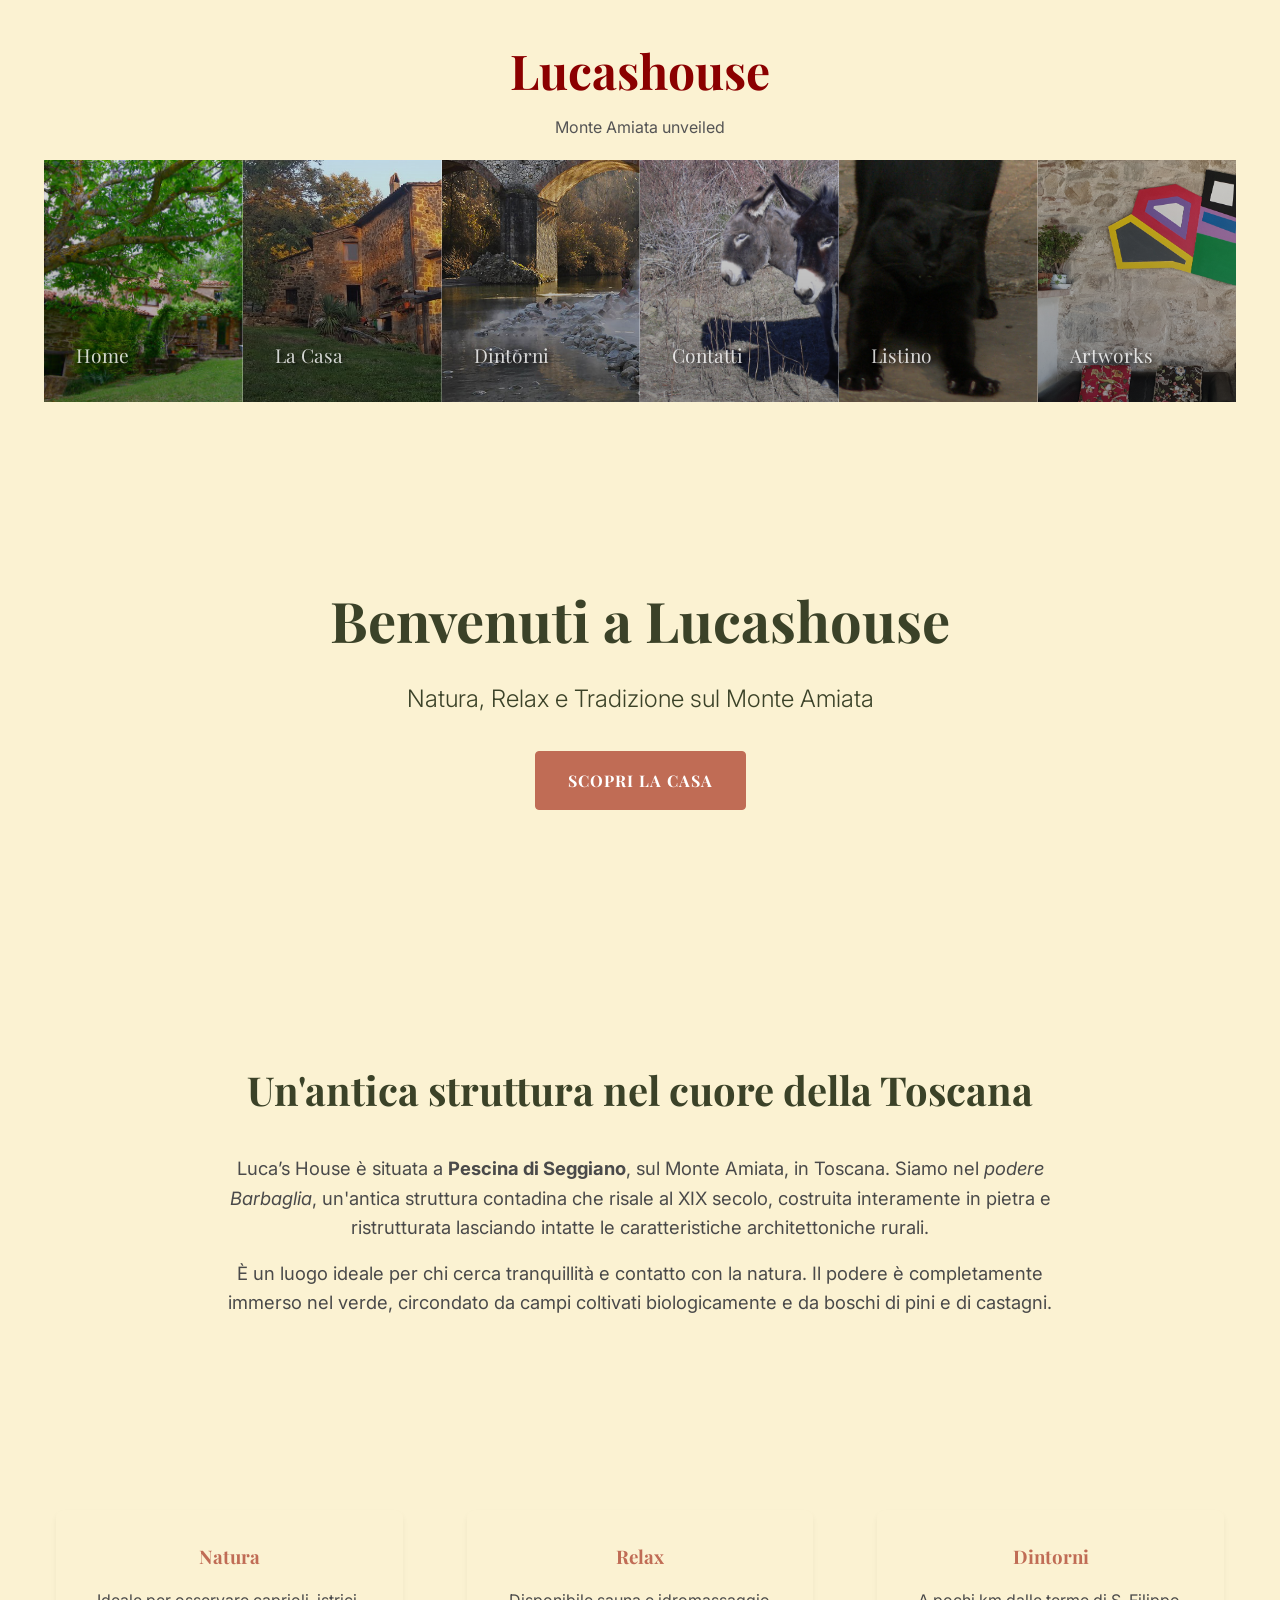
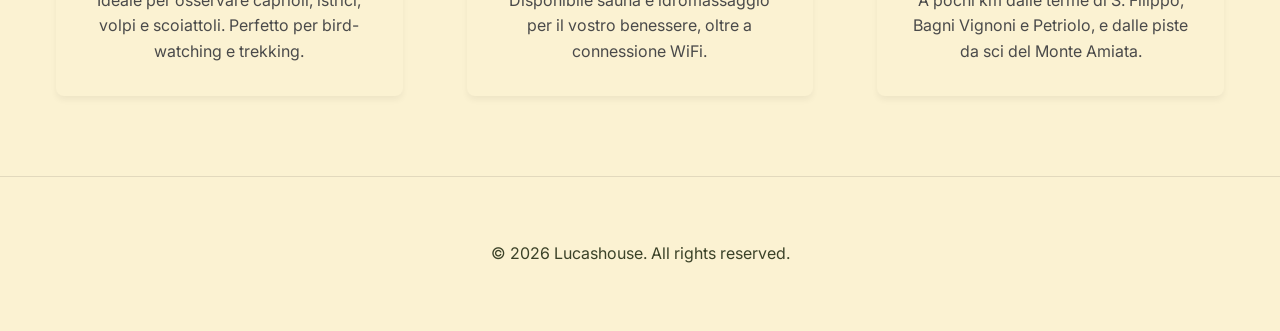
==== index.html @ 5b9e157f "Initial commit" ====
<!DOCTYPE html>
<html lang="it">

<head>
    <meta charset="UTF-8">
    <meta name="viewport" content="width=device-width, initial-scale=1.0">
    <title>Lucashouse - Agriturismo in Toscana</title>
    <link rel="preconnect" href="https://fonts.googleapis.com">
    <link rel="preconnect" href="https://fonts.gstatic.com" crossorigin>
    <link
        href="https://fonts.googleapis.com/css2?family=Inter:wght@400;600&family=Playfair+Display:ital,wght@0,400;0,700;1,400&display=swap"
        rel="stylesheet">
    <link rel="stylesheet" href="styles/style.css">
</head>

<body>
    <header>
        <div class="container-fluid" style="padding: 1rem 0;">
            <a href="index.html" class="logo">Lucashouse</a>
            <span class="logo-subtitle">Monte Amiata unveiled</span>

            <nav class="accordion-nav">
                <a href="index.html" class="nav-item">
                    <span class="nav-text">Home</span>
                </a>
                <a href="lacasa.html" class="nav-item">
                    <span class="nav-text">La Casa</span>
                </a>
                <a href="dintorni.html" class="nav-item">
                    <span class="nav-text">Dintorni</span>
                </a>
                <a href="contatti.html" class="nav-item">
                    <span class="nav-text">Contatti</span>
                </a>
                <a href="listino.html" class="nav-item">
                    <span class="nav-text">Listino</span>
                </a>
                <a href="artworks.html" class="nav-item">
                    <span class="nav-text">Artworks</span>
                </a>
            </nav>
        </div>
    </header>

    <main>
        <section class="hero home-hero">
            <div class="hero-content">
                <h1>Benvenuti a Lucashouse</h1>
                <p class="subtitle">Natura, Relax e Tradizione sul Monte Amiata</p>
                <a href="lacasa.html" class="cta-button">Scopri la Casa</a>
            </div>
        </section>

        <section class="container intro-section">
            <div class="intro-text">
                <h2>Un'antica struttura nel cuore della Toscana</h2>
                <p>Luca’s House è situata a <strong>Pescina di Seggiano</strong>, sul Monte Amiata, in Toscana. Siamo
                    nel <em>podere Barbaglia</em>, un'antica struttura contadina che risale al XIX secolo, costruita
                    interamente in pietra e ristrutturata lasciando intatte le caratteristiche architettoniche rurali.
                </p>

                <p>È un luogo ideale per chi cerca tranquillità e contatto con la natura. Il podere è completamente
                    immerso nel verde, circondato da campi coltivati biologicamente e da boschi di pini e di castagni.
                </p>
            </div>
        </section>

        <section class="features-preview">
            <div class="container">
                <div class="feature-box">
                    <h3>Natura</h3>
                    <p>Ideale per osservare caprioli, istrici, volpi e scoiattoli. Perfetto per bird-watching e
                        trekking.</p>
                </div>
                <div class="feature-box">
                    <h3>Relax</h3>
                    <p>Disponibile sauna e idromassaggio per il vostro benessere, oltre a connessione WiFi.</p>
                </div>
                <div class="feature-box">
                    <h3>Dintorni</h3>
                    <p>A pochi km dalle terme di S. Filippo, Bagni Vignoni e Petriolo, e dalle piste da sci del Monte
                        Amiata.</p>
                </div>
            </div>
        </section>
    </main>

    <footer>
        <p>&copy; 2026 Lucashouse. All rights reserved.</p>
    </footer>

    <script src="scripts/main.js"></script>
</body>

</html>
---- styles/style.css ----
:root {
    /* Rustic-Modern Palette */
    --color-olive-dark: #3b4228;
    --color-olive-light: #6d7552;
    --color-terracotta: #c06c55;
    --color-stone-gray: #4a4a4a;
    --color-warm-white: #fbf2d2;
    --color-overlay-dark: rgba(0, 0, 0, 0.4);

    /* Typography */
    --font-heading: 'Playfair Display', serif;
    --font-body: 'Inter', sans-serif;

    /* Spacing */
    --spacing-sm: 0.5rem;
    --spacing-md: 1rem;
    --spacing-lg: 2rem;
    --spacing-xl: 4rem;
}

* {
    box-sizing: border-box;
    margin: 0;
    padding: 0;
}

body {
    font-family: var(--font-body);
    background-color: var(--color-warm-white);
    color: var(--color-stone-gray);
    line-height: 1.6;
}

h1,
h2,
h3,
h4,
h5,
h6 {
    font-family: var(--font-heading);
    color: var(--color-olive-dark);
}

a {
    text-decoration: none;
    color: inherit;
    transition: color 0.3s ease;
}

.container {
    max-width: 1200px;
    margin: 0 auto;
    padding: 0 var(--spacing-md);
}

/* Header & Nav */
header {
    text-align: center;
    padding: 0;
    /* Remove padding to let nav fill */
    background-color: var(--color-warm-white);
    /* Unified color */
}

.logo {
    font-family: var(--font-heading);
    font-size: 3rem;
    font-weight: 700;
    color: #8B0000;
    /* Dark Red/Rust for contrast on beige */
    text-decoration: none;
    display: block;
    padding: var(--spacing-md) 0;
    margin-bottom: 0;
}

.logo-subtitle {
    font-family: var(--font-body);
    font-size: 1rem;
    color: #555;
    margin-top: -10px;
    margin-bottom: var(--spacing-md);
    display: block;
}

/* Accordion Nav */
.accordion-nav {
    display: flex;
    width: 100%;
    height: 250px;
    /* Height of the navigation strip */
    overflow: hidden;
    max-width: 1200px;
    margin: 0 auto;
    border: 4px solid var(--color-warm-white);
    /* Border matching bg */
}

.nav-item {
    flex: 1;
    /* All items start equal width */
    position: relative;
    transition: flex 0.5s ease;
    /* Smooth expansion */
    overflow: hidden;
    cursor: pointer;
    display: flex;
    align-items: flex-end;
    /* Text at bottom */
    justify-content: center;
    text-decoration: none;
    min-width: 60px;
    /* Ensure thin strips are visible */
    border-right: 1px solid rgba(255, 255, 255, 0.3);
}

.nav-item:last-child {
    border-right: none;
}

.nav-item:hover {
    flex: 3;
    /* Expand on hover */
}

/* Backgrounds for items */
.nav-item:nth-child(1) {
    background: linear-gradient(to bottom, rgba(0, 0, 0, 0.1), rgba(0, 0, 0, 0.4)), url('../assets/nav/nav_home.jpg');
    background-size: cover;
    background-position: left center;
}

.nav-item:nth-child(2) {
    background: linear-gradient(to bottom, rgba(0, 0, 0, 0.1), rgba(0, 0, 0, 0.4)), url('../assets/nav/nav_la_casa.jpg');
    background-size: cover;
    background-position: left center;
}

.nav-item:nth-child(3) {
    background: linear-gradient(to bottom, rgba(0, 0, 0, 0.1), rgba(0, 0, 0, 0.4)), url('../assets/nav/nav_dintorni.jpg');
    background-size: cover;
    background-position: left center;
}

.nav-item:nth-child(4) {
    background: linear-gradient(to bottom, rgba(0, 0, 0, 0.1), rgba(0, 0, 0, 0.4)), url('../assets/nav/nav_contatti.JPG');
    background-size: cover;
    background-position: left center;
}

.nav-item:nth-child(5) {
    background: linear-gradient(to bottom, rgba(0, 0, 0, 0.1), rgba(0, 0, 0, 0.4)), url('../assets/nav/nav_listino.jpg');
    background-size: cover;
    background-position: left center;
}

.nav-item:nth-child(6) {
    background: linear-gradient(to bottom, rgba(0, 0, 0, 0.1), rgba(0, 0, 0, 0.4)), url('../assets/nav/nav_artworks.jpg');
    background-size: cover;
    background-position: left center;
}

.nav-text {
    position: absolute;
    bottom: 2rem;
    left: 2rem;
    /* Aligned left */
    /* No rotation */
    font-family: 'Playfair Display', serif;
    font-size: 1.2rem;
    color: #ffffff;
    white-space: nowrap;
    transition: font-size 0.3s ease, letter-spacing 0.3s ease;
    text-shadow: 2px 2px 4px rgba(0, 0, 0, 0.9);
    pointer-events: none;
    transform-origin: left bottom;
    opacity: 0.8;
    /* Subtle when collpased */
}

.nav-item:hover .nav-text {
    font-size: 1.8rem;
    opacity: 1;
}

/* Hero Section */
.hero {
    position: relative;
    height: 60vh;
    background-color: var(--color-warm-white);
    /* Removed gradient overlay */
    background-size: cover;
    background-position: center;
    color: var(--color-olive-dark);
    display: flex;
    align-items: center;
    justify-content: center;
    text-align: center;
}

.hero-content {
    z-index: 1;
    padding: var(--spacing-lg);
    max-width: 800px;
}

.hero h1 {
    font-size: 3.5rem;
    color: var(--color-olive-dark);
    margin-bottom: var(--spacing-md);
    text-shadow: none;
}

.subtitle {
    font-size: 1.5rem;
    margin-bottom: var(--spacing-lg);
    font-weight: 300;
}

.cta-button {
    display: inline-block;
    background-color: var(--color-terracotta);
    color: white;
    padding: 1rem 2rem;
    border-radius: 4px;
    /* Slightly rounded */
    font-family: var(--font-heading);
    text-transform: uppercase;
    letter-spacing: 1px;
    font-weight: 700;
    border: 1px solid var(--color-terracotta);
}

.cta-button:hover {
    background-color: transparent;
    color: var(--color-terracotta);
    border-color: var(--color-terracotta);
    /* Ensure border is visible on hover */
    background-color: rgba(255, 255, 255, 0.9);
    /* Light background on hover for contrast */
}

/* Sections */
.intro-section {
    padding: 6rem 1rem;
    text-align: center;
    max-width: 900px;
    margin: 0 auto;
}

.intro-text h2 {
    font-size: 2.5rem;
    margin-bottom: var(--spacing-lg);
    color: var(--color-olive-dark);
}

.intro-text p {
    font-size: 1.15rem;
    margin-bottom: var(--spacing-md);
    color: var(--color-stone-gray);
}

.features-preview {
    background-color: var(--color-warm-white);
    /* Unified to warm white */
    padding: 5rem 0;
}

.features-preview .container {
    display: grid;
    grid-template-columns: repeat(auto-fit, minmax(300px, 1fr));
    gap: var(--spacing-xl);
}

.feature-box {
    text-align: center;
    padding: var(--spacing-lg);
    background: var(--color-warm-white);
    box-shadow: 0 4px 6px rgba(0, 0, 0, 0.05);
    /* Soft shadow */
    border-radius: 8px;
    transition: transform 0.3s ease;
}

.feature-box:hover {
    transform: translateY(-5px);
}

.feature-box h3 {
    color: var(--color-terracotta);
    margin-bottom: var(--spacing-md);
}

/* Footer */
footer {
    background-color: var(--color-warm-white);
    color: var(--color-olive-dark);
    /* Dark text for light background */
    padding: var(--spacing-xl) 0;
    text-align: center;
    margin-top: 0;
    /* Attach to bottom of last section if needed */
    border-top: 1px solid rgba(0, 0, 0, 0.1);
    /* Subtle separator since color is same */
}
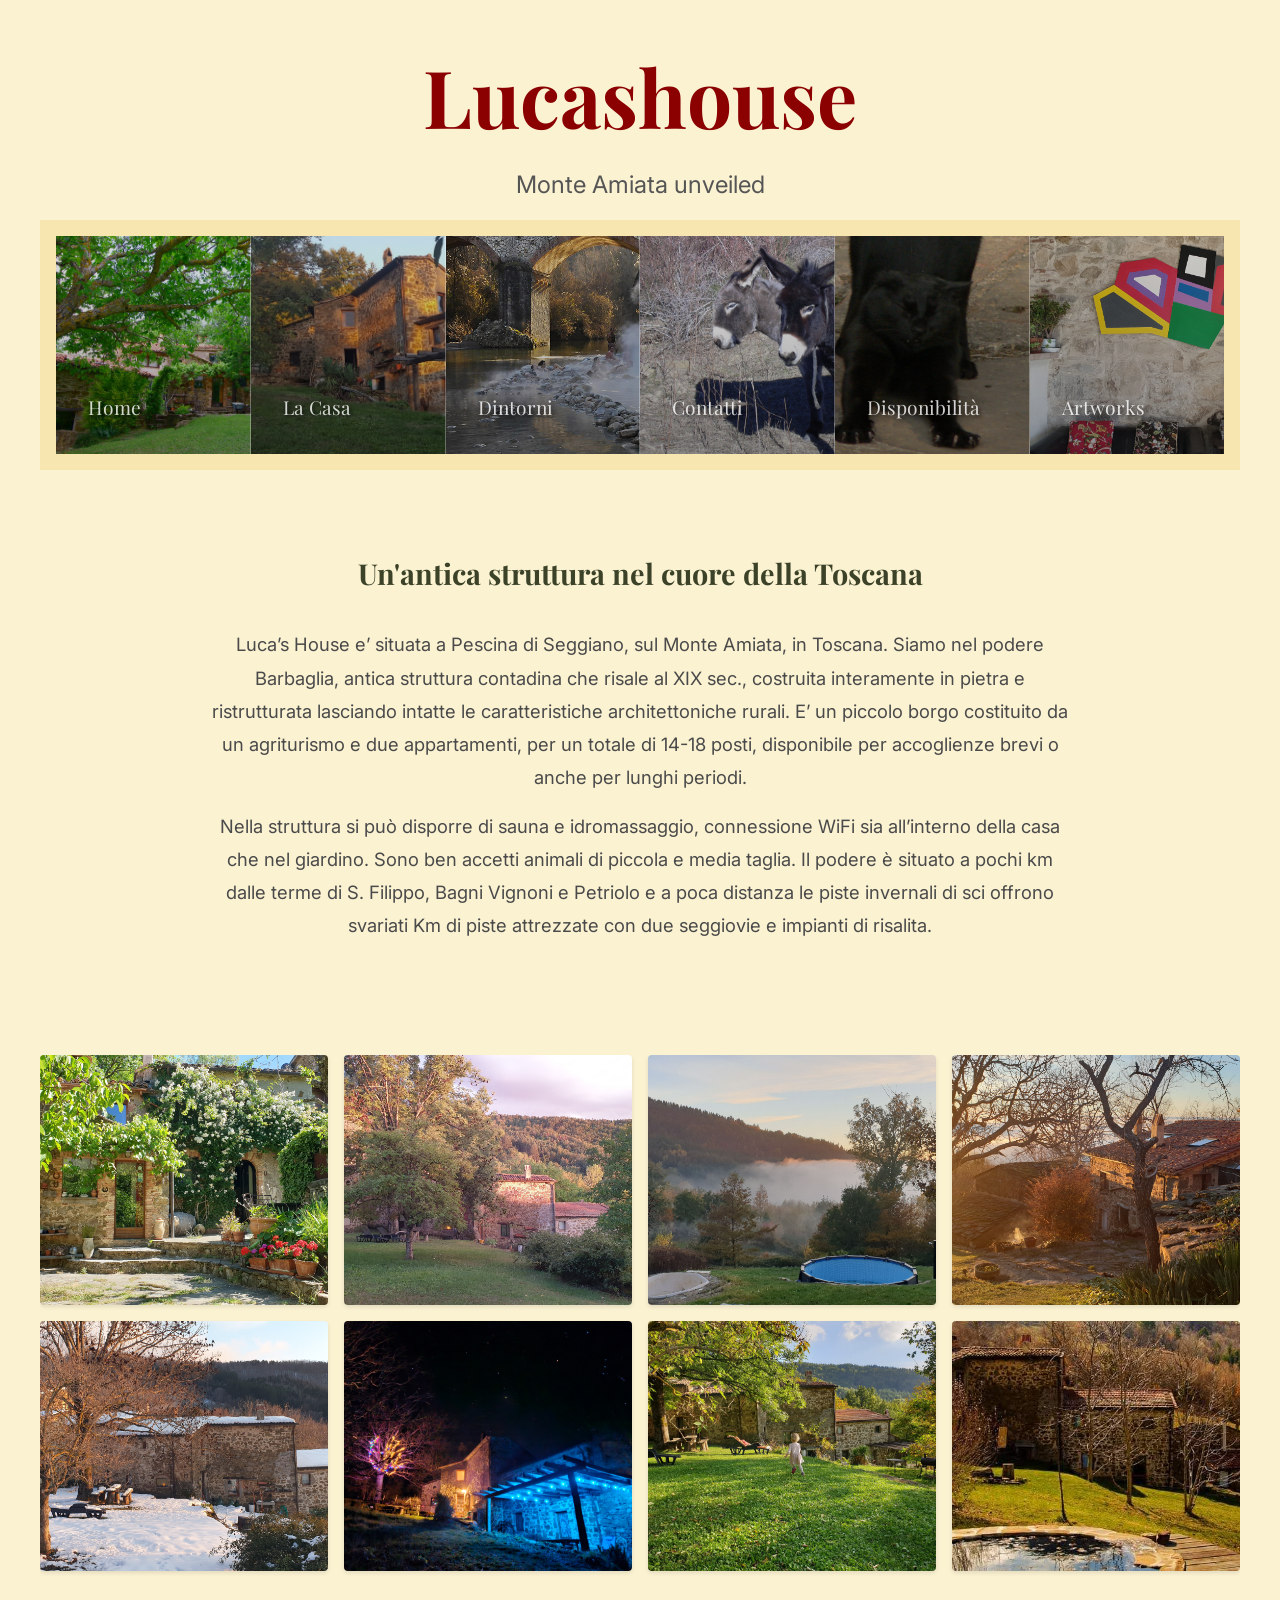
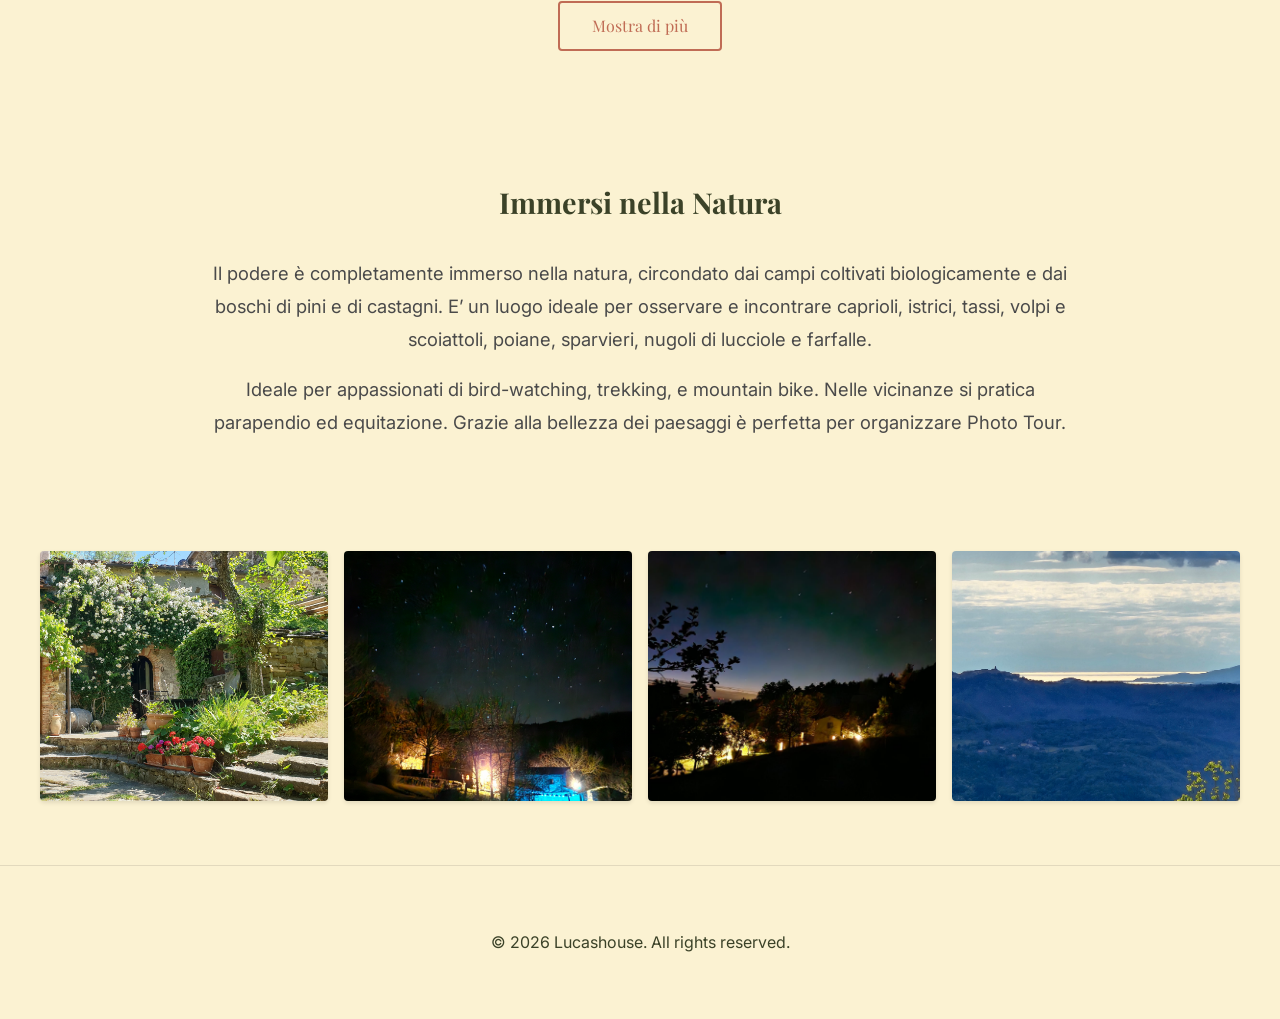
==== commit 11abc88b: "Aggiustamenti sezione Home" ====
--- a/index.html
+++ b/index.html
@@ -33,7 +33,7 @@
                     <span class="nav-text">Contatti</span>
                 </a>
                 <a href="listino.html" class="nav-item">
-                    <span class="nav-text">Listino</span>
+                    <span class="nav-text">Disponibilità</span>
                 </a>
                 <a href="artworks.html" class="nav-item">
                     <span class="nav-text">Artworks</span>
@@ -43,46 +43,70 @@
     </header>
 
     <main>
-        <section class="hero home-hero">
-            <div class="hero-content">
-                <h1>Benvenuti a Lucashouse</h1>
-                <p class="subtitle">Natura, Relax e Tradizione sul Monte Amiata</p>
-                <a href="lacasa.html" class="cta-button">Scopri la Casa</a>
+
+
+        <!-- Text Section 1 -->
+        <section class="content-text">
+            <h2>Un'antica struttura nel cuore della Toscana</h2>
+            <p>Luca’s House e’ situata a Pescina di Seggiano, sul Monte Amiata, in Toscana. Siamo nel podere Barbaglia,
+                antica struttura contadina che risale al XIX sec., costruita interamente in pietra e ristrutturata
+                lasciando intatte le caratteristiche architettoniche rurali. E’ un piccolo borgo costituito da un
+                agriturismo e due appartamenti, per un totale di 14-18 posti, disponibile per accoglienze brevi o anche
+                per lunghi periodi.</p>
+            <p>Nella struttura si può disporre di sauna e idromassaggio, connessione WiFi sia all’interno della casa che
+                nel giardino. Sono ben accetti animali di piccola e media taglia. Il podere è situato a pochi km dalle
+                terme di S. Filippo, Bagni Vignoni e Petriolo e a poca distanza le piste invernali di sci offrono
+                svariati Km di piste attrezzate con due seggiovie e impianti di risalita.</p>
+        </section>
+
+        <!-- Gallery Section 1 -->
+        <section class="content-gallery">
+            <div class="gallery-container">
+                <div class="gallery-grid collapsed" id="gallery1">
+                    <img src="assets/1. Home/Home-s1-1.jpg" alt="Lucashouse view 1" class="gallery-img">
+                    <img src="assets/1. Home/Home-s1-2.jpg" alt="Lucashouse view 2" class="gallery-img">
+                    <img src="assets/1. Home/Home-s1-3.jpg" alt="Lucashouse view 3" class="gallery-img">
+                    <img src="assets/1. Home/Home-s1-4.jpg" alt="Lucashouse view 4" class="gallery-img">
+                    <img src="assets/1. Home/Home-s1-5.jpg" alt="Lucashouse view 5" class="gallery-img">
+                    <img src="assets/1. Home/Home-s1-6.jpg" alt="Lucashouse view 6" class="gallery-img">
+                    <img src="assets/1. Home/Home-s1-7.jpg" alt="Lucashouse view 7" class="gallery-img">
+                    <img src="assets/1. Home/Home-s1-8.jpg" alt="Lucashouse view 8" class="gallery-img">
+                    <img src="assets/1. Home/Home-s1-9.jpeg" alt="Lucashouse view 9" class="gallery-img">
+                </div>
+                <button class="show-more-btn" onclick="toggleGallery('gallery1', this)">Mostra di più</button>
             </div>
         </section>
 
-        <section class="container intro-section">
-            <div class="intro-text">
-                <h2>Un'antica struttura nel cuore della Toscana</h2>
-                <p>Luca’s House è situata a <strong>Pescina di Seggiano</strong>, sul Monte Amiata, in Toscana. Siamo
-                    nel <em>podere Barbaglia</em>, un'antica struttura contadina che risale al XIX secolo, costruita
-                    interamente in pietra e ristrutturata lasciando intatte le caratteristiche architettoniche rurali.
-                </p>
+        <!-- Text Section 2 -->
+        <section class="content-text">
+            <h2>Immersi nella Natura</h2>
+            <p>Il podere è completamente immerso nella natura, circondato dai campi coltivati biologicamente e dai
+                boschi di pini e di castagni. E’ un luogo ideale per osservare e incontrare caprioli, istrici, tassi,
+                volpi e scoiattoli, poiane, sparvieri, nugoli di lucciole e farfalle.</p>
+            <p>Ideale per appassionati di bird-watching, trekking, e mountain bike. Nelle vicinanze si pratica
+                parapendio ed equitazione. Grazie alla bellezza dei paesaggi è perfetta per organizzare Photo Tour.</p>
+        </section>
 
-                <p>È un luogo ideale per chi cerca tranquillità e contatto con la natura. Il podere è completamente
-                    immerso nel verde, circondato da campi coltivati biologicamente e da boschi di pini e di castagni.
-                </p>
+        <!-- Gallery Section 2 -->
+        <section class="content-gallery">
+            <div class="gallery-container">
+                <div class="gallery-grid collapsed" id="gallery2">
+                    <img src="assets/1. Home/Home-s2-1.jpg" alt="Nature view 1" class="gallery-img">
+                    <img src="assets/1. Home/Home-s2-2.jpg" alt="Nature view 2" class="gallery-img">
+                    <img src="assets/1. Home/Home-s2-3.jpg" alt="Nature view 3" class="gallery-img">
+                    <img src="assets/1. Home/Home-s2-4.jpg" alt="Nature view 4" class="gallery-img">
+                </div>
+                <button class="show-more-btn" onclick="toggleGallery('gallery2', this)">Mostra di più</button>
             </div>
         </section>
 
-        <section class="features-preview">
-            <div class="container">
-                <div class="feature-box">
-                    <h3>Natura</h3>
-                    <p>Ideale per osservare caprioli, istrici, volpi e scoiattoli. Perfetto per bird-watching e
-                        trekking.</p>
-                </div>
-                <div class="feature-box">
-                    <h3>Relax</h3>
-                    <p>Disponibile sauna e idromassaggio per il vostro benessere, oltre a connessione WiFi.</p>
-                </div>
-                <div class="feature-box">
-                    <h3>Dintorni</h3>
-                    <p>A pochi km dalle terme di S. Filippo, Bagni Vignoni e Petriolo, e dalle piste da sci del Monte
-                        Amiata.</p>
-                </div>
-            </div>
-        </section>
+        <!-- Lightbox Modal -->
+        <div id="lightbox" class="lightbox">
+            <span class="close" onclick="closeLightbox()">&times;</span>
+            <span class="prev" onclick="changeSlide(-1)">&#10094;</span>
+            <img class="lightbox-content" id="lightbox-img">
+            <span class="next" onclick="changeSlide(1)">&#10095;</span>
+        </div>
     </main>
 
     <footer>
--- a/styles/style.css
+++ b/styles/style.css
@@ -64,10 +64,10 @@
 
 .logo {
     font-family: var(--font-heading);
-    font-size: 3rem;
+    font-size: 5rem;
+    /* Increased from 3rem */
     font-weight: 700;
     color: #8B0000;
-    /* Dark Red/Rust for contrast on beige */
     text-decoration: none;
     display: block;
     padding: var(--spacing-md) 0;
@@ -76,11 +76,29 @@
 
 .logo-subtitle {
     font-family: var(--font-body);
-    font-size: 1rem;
+    font-size: 1.5rem;
+    /* Increased from 1rem */
     color: #555;
     margin-top: -10px;
     margin-bottom: var(--spacing-md);
     display: block;
+}
+
+/* ... (skipping nav styles) ... */
+
+/* Content Sections */
+.content-text {
+    padding: 4rem 1rem;
+    text-align: center;
+    max-width: 900px;
+    margin: 0 auto;
+}
+
+.content-text h2 {
+    font-size: 1.8rem;
+    /* Decreased from 2.5rem */
+    margin-bottom: var(--spacing-lg);
+    color: var(--color-olive-dark);
 }
 
 /* Accordion Nav */
@@ -92,8 +110,10 @@
     overflow: hidden;
     max-width: 1200px;
     margin: 0 auto;
-    border: 4px solid var(--color-warm-white);
-    /* Border matching bg */
+    /* border: 4px solid var(--color-warm-white); Removed previous border */
+    background-color: #f7e6b0;
+    /* Darker warm white/beige for frame effect */
+    padding: 1rem;
 }
 
 .nav-item {
@@ -291,6 +311,187 @@
     margin-bottom: var(--spacing-md);
 }
 
+/* Content Sections */
+.content-text {
+    padding: 4rem 1rem;
+    text-align: center;
+    max-width: 900px;
+    margin: 0 auto;
+}
+
+.content-text h2 {
+    font-size: 1.8rem;
+    /* Decreased from 2.5rem */
+    margin-bottom: var(--spacing-lg);
+    color: var(--color-olive-dark);
+}
+
+.content-text p {
+    font-size: 1.15rem;
+    margin-bottom: var(--spacing-md);
+    color: var(--color-stone-gray);
+    line-height: 1.8;
+}
+
+/* Gallery Grid */
+.content-gallery {
+    padding: 2rem var(--spacing-md);
+    background-color: var(--color-warm-white);
+}
+
+.gallery-grid {
+    display: grid;
+    grid-template-columns: repeat(auto-fit, minmax(250px, 1fr));
+    gap: var(--spacing-md);
+    max-width: 1200px;
+    margin: 0 auto;
+    transition: max-height 0.5s ease-out;
+    /* Smooth transition */
+}
+
+/* Collapsed state: 2 rows (250px image + 16px gap + 250px image = 516px) */
+.gallery-grid.collapsed {
+    max-height: 530px;
+    /* Slightly more than 2 rows to be safe */
+    overflow: hidden;
+    position: relative;
+}
+
+/* Optional: Fade out effect at the bottom when collapsed - REMOVED */
+/* .gallery-grid.collapsed::after { ... } */
+
+
+.gallery-container {
+    text-align: center;
+    /* Center the button */
+    padding-bottom: 2rem;
+}
+
+.show-more-btn {
+    display: inline-block;
+    background-color: transparent;
+    color: var(--color-terracotta);
+    border: 2px solid var(--color-terracotta);
+    padding: 0.8rem 2rem;
+    font-family: var(--font-heading);
+    font-size: 1rem;
+    cursor: pointer;
+    transition: all 0.3s ease;
+    margin-top: 1rem;
+    border-radius: 4px;
+}
+
+.show-more-btn:hover {
+    background-color: var(--color-terracotta);
+    color: white;
+}
+
+.gallery-img {
+    width: 100%;
+    height: 250px;
+    object-fit: cover;
+    border-radius: 4px;
+    cursor: pointer;
+    transition: transform 0.3s ease, opacity 0.3s ease;
+    box-shadow: 0 2px 4px rgba(0, 0, 0, 0.1);
+}
+
+.gallery-img:hover {
+    transform: scale(1.02);
+    opacity: 0.9;
+}
+
+/* Lightbox Modal */
+.lightbox {
+    display: none;
+    position: fixed;
+    z-index: 1000;
+    left: 0;
+    top: 0;
+    width: 100%;
+    height: 100%;
+    overflow: hidden;
+    background-color: rgba(0, 0, 0, 0.9);
+    justify-content: center;
+    align-items: center;
+}
+
+.lightbox-content {
+    max-width: 90%;
+    max-height: 90vh;
+    border-radius: 2px;
+    box-shadow: 0 0 20px rgba(0, 0, 0, 0.5);
+    animation: zoom 0.3s;
+}
+
+@keyframes zoom {
+    from {
+        transform: scale(0)
+    }
+
+    to {
+        transform: scale(1)
+    }
+}
+
+.close {
+    position: absolute;
+    top: 20px;
+    right: 35px;
+    color: #f1f1f1;
+    font-size: 40px;
+    font-weight: bold;
+    transition: 0.3s;
+    cursor: pointer;
+    z-index: 1001;
+}
+
+.close:hover,
+.close:focus {
+    color: #bbb;
+    text-decoration: none;
+    cursor: pointer;
+}
+
+.prev,
+.next {
+    cursor: pointer;
+    position: absolute;
+    top: 50%;
+    width: auto;
+    padding: 16px;
+    margin-top: -50px;
+    color: white;
+    font-weight: bold;
+    font-size: 20px;
+    transition: 0.6s ease;
+    border-radius: 0 3px 3px 0;
+    user-select: none;
+    -webkit-user-select: none;
+    z-index: 1001;
+    background-color: rgba(0, 0, 0, 0.3);
+}
+
+.next {
+    right: 0;
+    border-radius: 3px 0 0 3px;
+}
+
+.prev {
+    left: 0;
+    border-radius: 0 3px 3px 0;
+}
+
+.prev:hover,
+.next:hover {
+    background-color: rgba(0, 0, 0, 0.8);
+}
+
+/* Footer Box Update (if needed) */
+/* Replaces previous features-preview styles if we want to remove them, 
+   but keeping generic classes is safer. 
+   We inserted above Footer so we are good. */
+
 /* Footer */
 footer {
     background-color: var(--color-warm-white);
@@ -302,4 +503,57 @@
     /* Attach to bottom of last section if needed */
     border-top: 1px solid rgba(0, 0, 0, 0.1);
     /* Subtle separator since color is same */
+}
+
+/* Mobile Responsiveness */
+@media (max-width: 768px) {
+
+    /* Stack Navigation Vertically */
+    .accordion-nav {
+        flex-direction: column;
+        height: auto;
+        border: none;
+    }
+
+    .nav-item {
+        width: 100%;
+        height: 80px;
+        border-right: none;
+        border-bottom: 1px solid rgba(255, 255, 255, 0.3);
+        flex: none;
+    }
+
+    .nav-item:hover {
+        flex: none;
+    }
+
+    /* Adjust text position for vertical bars */
+    .nav-text {
+        bottom: 1rem;
+        left: 1rem;
+        font-size: 1.2rem;
+        opacity: 1;
+    }
+
+    /* Hero adjustments */
+    .hero h1 {
+        font-size: 2.5rem;
+    }
+
+    .subtitle {
+        font-size: 1.2rem;
+    }
+
+    /* General Padding */
+    .container {
+        padding: 0 var(--spacing-sm);
+    }
+
+    .intro-section {
+        padding: 3rem 1rem;
+    }
+
+    .intro-text h2 {
+        font-size: 2rem;
+    }
 }
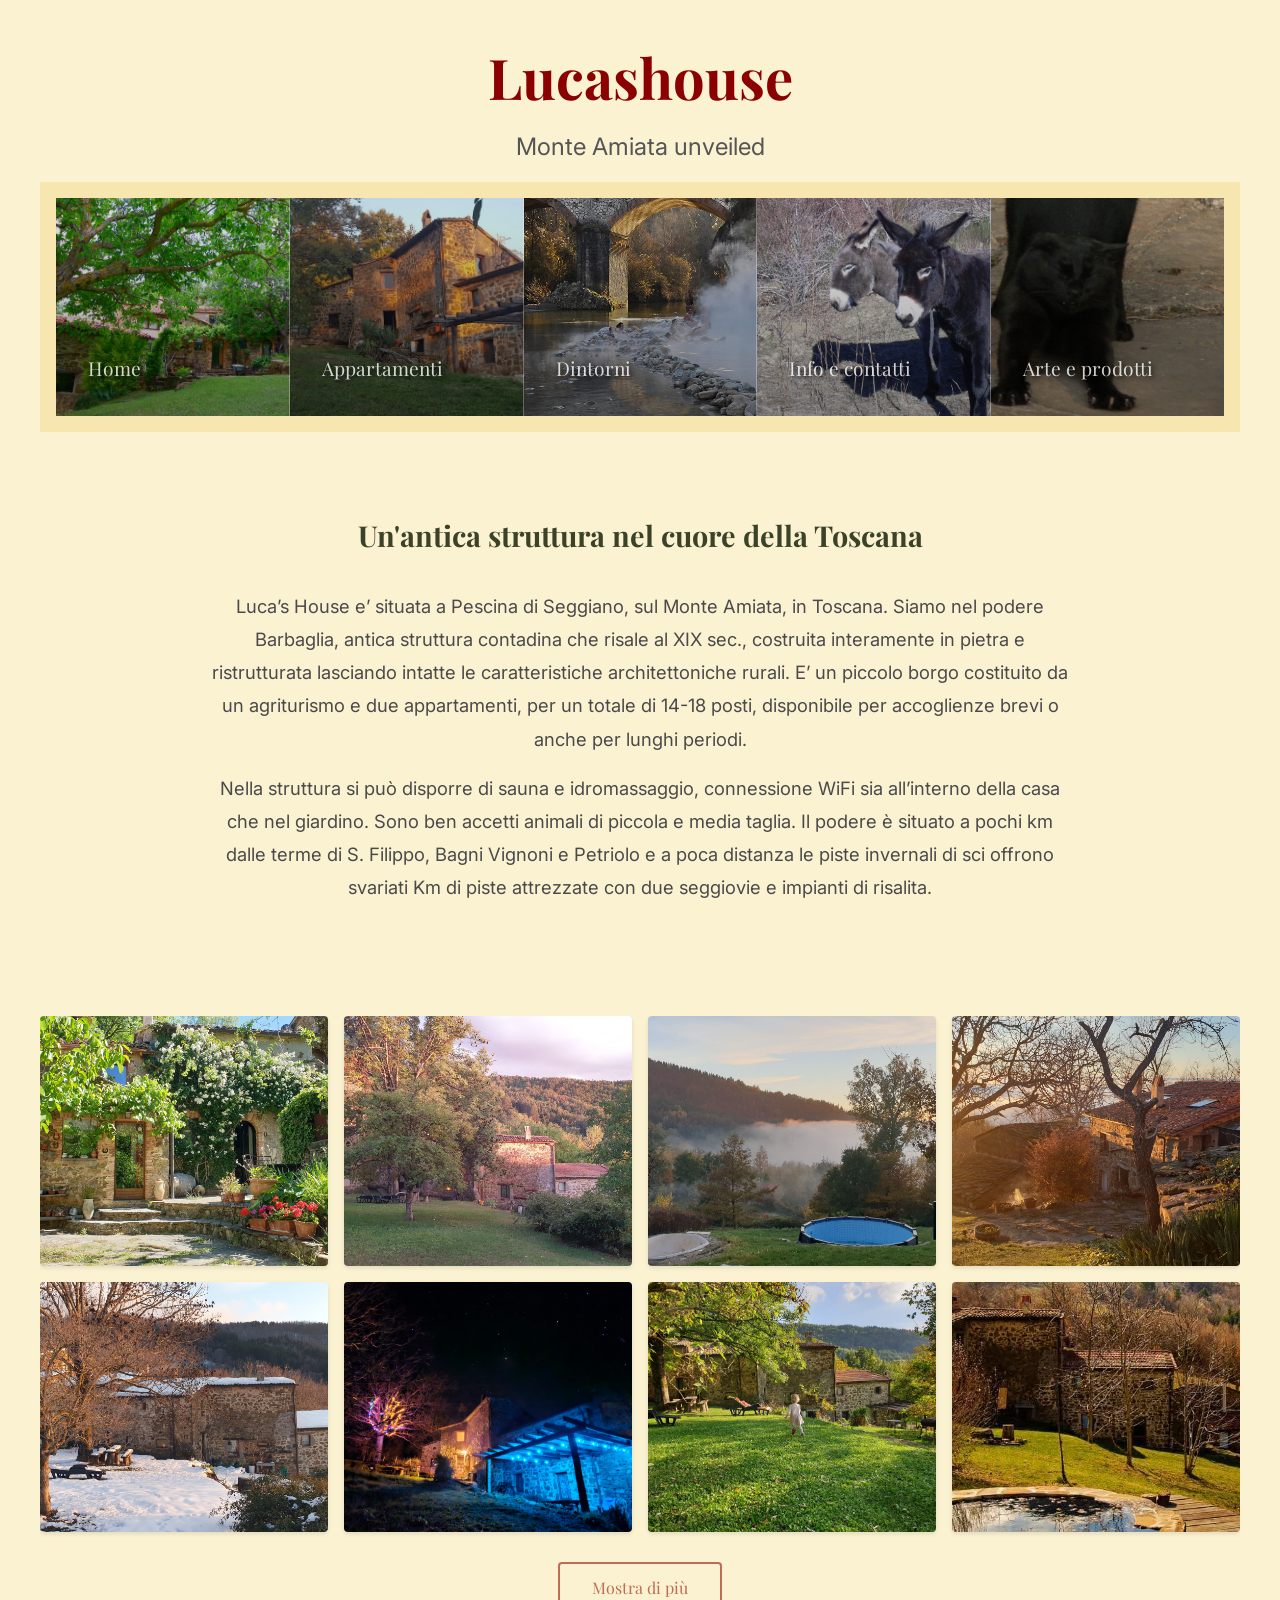
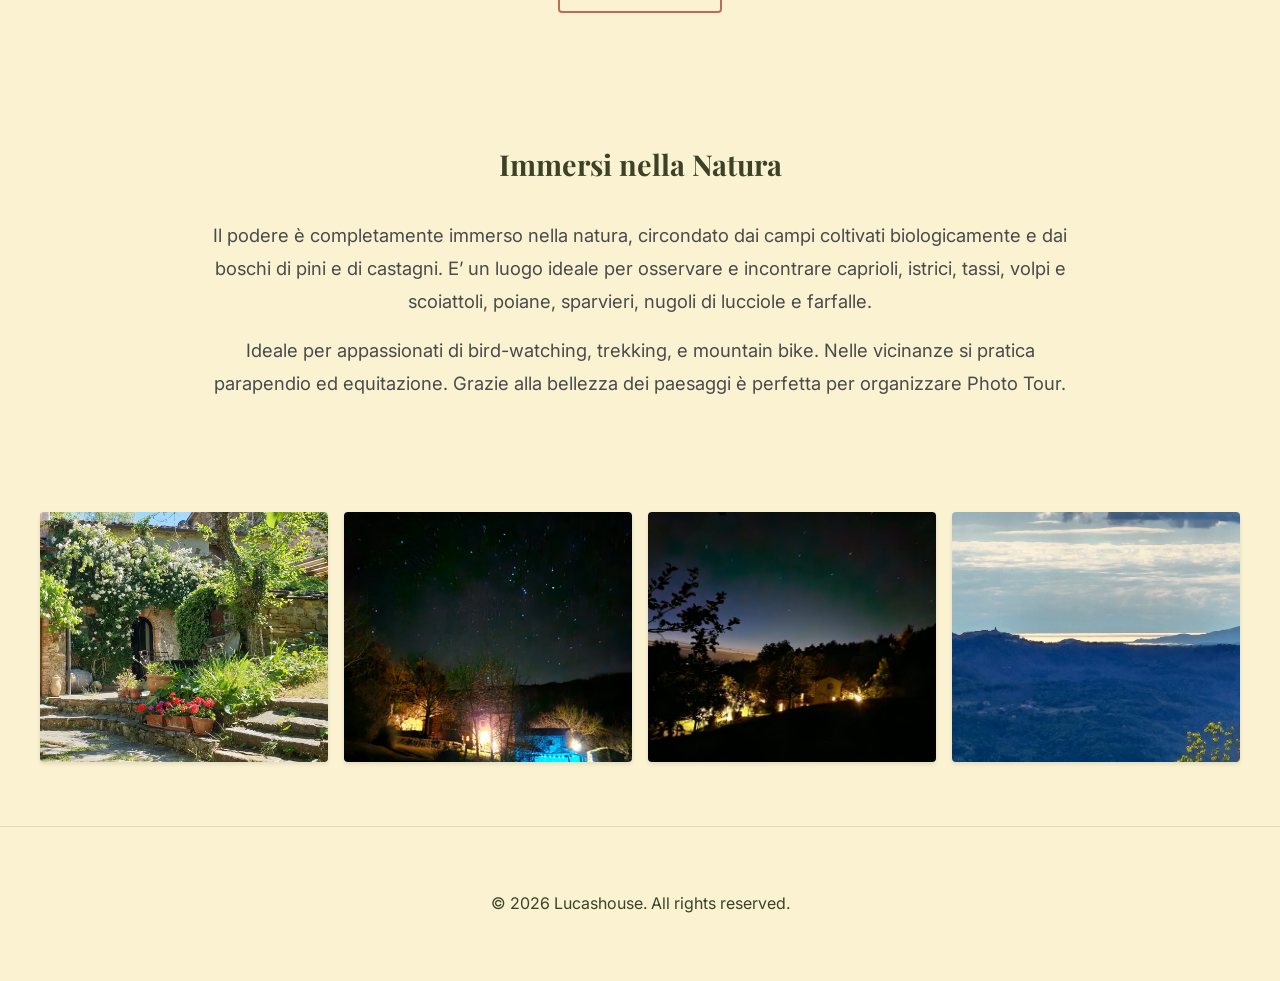
==== commit 9039fc57: "Miglioramenti sezioni appartamenti e dintorni" ====
--- a/index.html
+++ b/index.html
@@ -23,20 +23,17 @@
                 <a href="index.html" class="nav-item">
                     <span class="nav-text">Home</span>
                 </a>
-                <a href="lacasa.html" class="nav-item">
-                    <span class="nav-text">La Casa</span>
+                <a href="apartments.html" class="nav-item">
+                    <span class="nav-text">Appartamenti</span>
                 </a>
-                <a href="dintorni.html" class="nav-item">
+                <a href="surroundings.html" class="nav-item">
                     <span class="nav-text">Dintorni</span>
                 </a>
-                <a href="contatti.html" class="nav-item">
-                    <span class="nav-text">Contatti</span>
+                <a href="info.html" class="nav-item">
+                    <span class="nav-text">Info e contatti</span>
                 </a>
-                <a href="listino.html" class="nav-item">
-                    <span class="nav-text">Disponibilità</span>
-                </a>
-                <a href="artworks.html" class="nav-item">
-                    <span class="nav-text">Artworks</span>
+                <a href="art.html" class="nav-item">
+                    <span class="nav-text">Arte e prodotti</span>
                 </a>
             </nav>
         </div>
--- a/styles/style.css
+++ b/styles/style.css
@@ -64,8 +64,8 @@
 
 .logo {
     font-family: var(--font-heading);
-    font-size: 5rem;
-    /* Increased from 3rem */
+    font-size: 3.5rem;
+    /* Decreased from 5rem */
     font-weight: 700;
     color: #8B0000;
     text-decoration: none;
@@ -508,23 +508,50 @@
 /* Mobile Responsiveness */
 @media (max-width: 768px) {
 
-    /* Stack Navigation Vertically */
+    /* Keep Navigation Horizontal */
     .accordion-nav {
-        flex-direction: column;
-        height: auto;
-        border: none;
+        flex-direction: row;
+        /* Force row */
+        height: 150px;
+        /* Reduced height for mobile */
     }
 
     .nav-item {
-        width: 100%;
-        height: 80px;
-        border-right: none;
-        border-bottom: 1px solid rgba(255, 255, 255, 0.3);
-        flex: none;
+        width: auto;
+        /* Let flex handle width */
+        height: 100%;
+        /* Fill container height */
+        border-right: 1px solid rgba(255, 255, 255, 0.3);
+        border-bottom: none;
+        flex: 1;
+        /* Start equal */
+        min-width: 0;
+        /* Allow shrinking */
     }
 
     .nav-item:hover {
-        flex: none;
+        flex: 4;
+        /* Expand more on mobile to see content */
+    }
+
+    /* Adjust text position for horizontal mobile bars */
+    .nav-text {
+        bottom: 1rem;
+        left: 0.5rem;
+        /* Tighter padding */
+        font-size: 0.8rem;
+        /* Smaller text */
+        opacity: 1;
+        /* Always visible if possible, or manageable */
+        writing-mode: vertical-rl;
+        /* Vertical text on mobile if very narrow? No, user said horizontal nav. */
+        /* Let's keep horizontal text but small */
+        white-space: nowrap;
+        transform: none;
+    }
+
+    .nav-item:hover .nav-text {
+        font-size: 1rem;
     }
 
     /* Adjust text position for vertical bars */
@@ -556,4 +583,56 @@
     .intro-text h2 {
         font-size: 2rem;
     }
+}
+
+/* Secondary Navigation */
+.secondary-nav-container {
+    position: sticky;
+    top: 0;
+    z-index: 100;
+    background-color: var(--color-warm-white);
+    border-bottom: 1px solid rgba(0, 0, 0, 0.1);
+    box-shadow: 0 2px 5px rgba(0, 0, 0, 0.05);
+}
+
+.secondary-nav {
+    display: flex;
+    justify-content: center;
+    overflow-x: auto;
+    padding: 1rem 0;
+    margin: 0;
+    white-space: nowrap;
+}
+
+.secondary-nav a {
+    padding: 0.5rem 1.5rem;
+    color: var(--color-olive-dark);
+    font-family: var(--font-heading);
+    font-size: 1.1rem;
+    border-radius: 20px;
+    margin: 0 0.5rem;
+    transition: all 0.3s ease;
+    text-decoration: none;
+}
+
+.secondary-nav a:hover,
+.secondary-nav a.active {
+    background-color: var(--color-olive-dark);
+    color: var(--color-warm-white);
+}
+
+/* Scroll Offset for anchors */
+html {
+    scroll-padding-top: 80px;
+    /* approximative height of secondary nav */
+}
+
+/* Single Page Section */
+.page-section {
+    padding: 4rem 1rem;
+    border-bottom: 1px solid #eee;
+}
+
+.page-section:last-child {
+    border-bottom: none;
 }
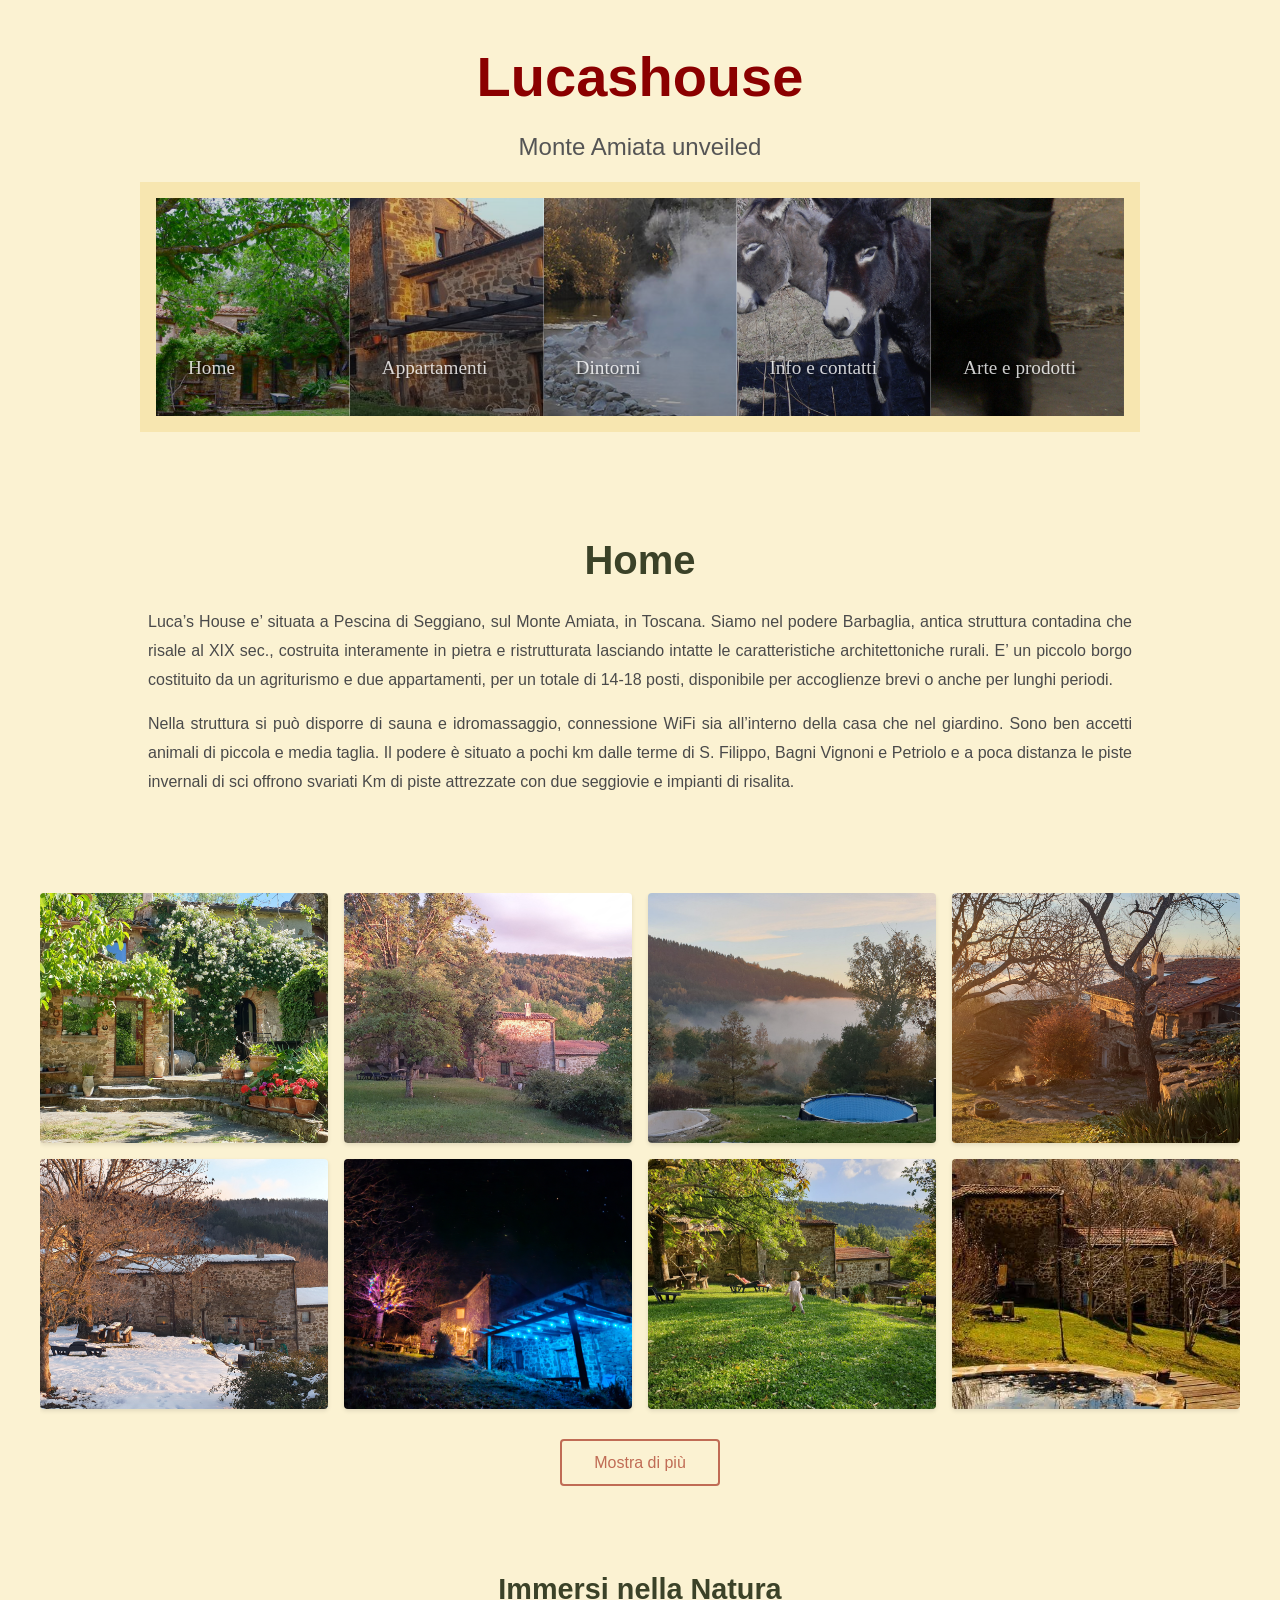
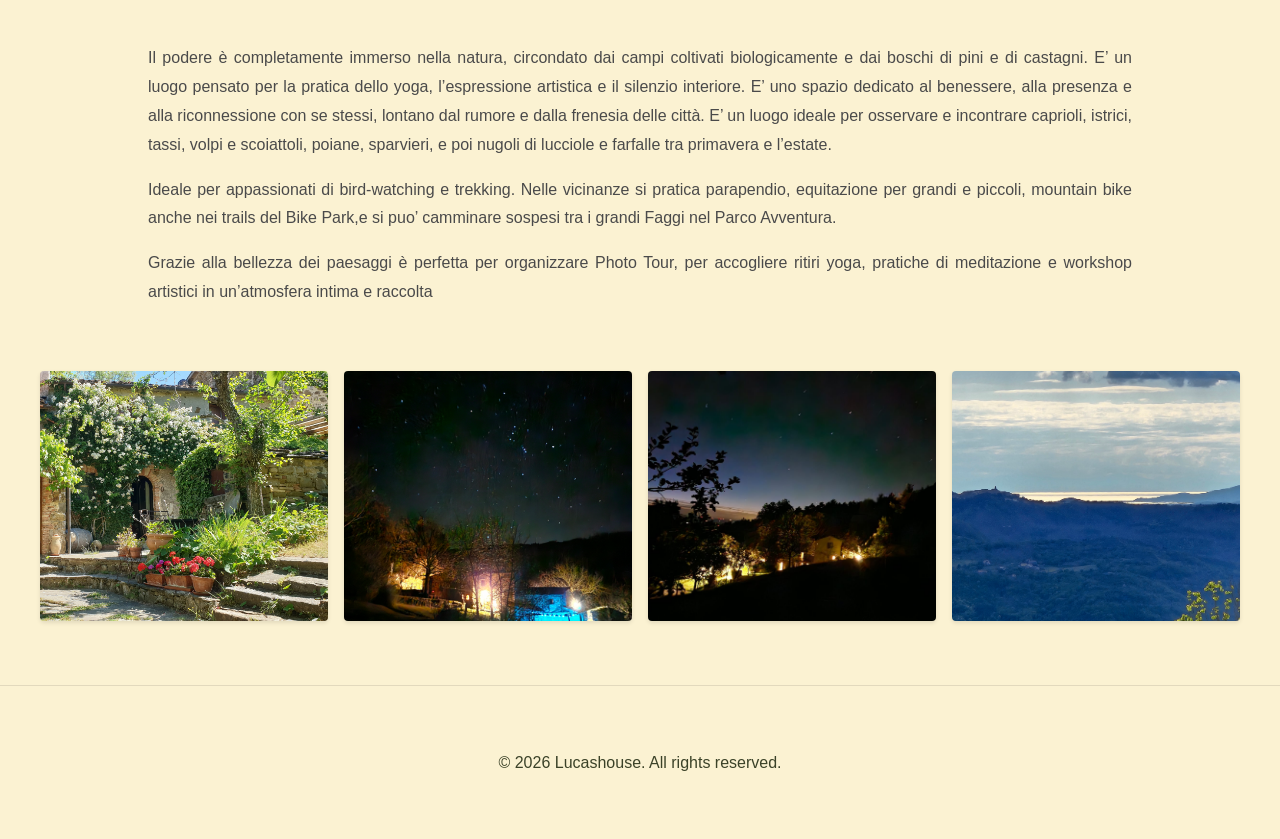
==== commit 6f943fd9: "Refactor nav, Dintorni, and Art pages; fix mobile nav height" ====
--- a/index.html
+++ b/index.html
@@ -7,9 +7,7 @@
     <title>Lucashouse - Agriturismo in Toscana</title>
     <link rel="preconnect" href="https://fonts.googleapis.com">
     <link rel="preconnect" href="https://fonts.gstatic.com" crossorigin>
-    <link
-        href="https://fonts.googleapis.com/css2?family=Inter:wght@400;600&family=Playfair+Display:ital,wght@0,400;0,700;1,400&display=swap"
-        rel="stylesheet">
+    <link href="https://fonts.googleapis.com/css2?family=Inter:wght@400;600&display=swap" rel="stylesheet">
     <link rel="stylesheet" href="styles/style.css">
 </head>
 
@@ -40,20 +38,23 @@
     </header>
 
     <main>
-
-
         <!-- Text Section 1 -->
-        <section class="content-text">
-            <h2>Un'antica struttura nel cuore della Toscana</h2>
-            <p>Luca’s House e’ situata a Pescina di Seggiano, sul Monte Amiata, in Toscana. Siamo nel podere Barbaglia,
-                antica struttura contadina che risale al XIX sec., costruita interamente in pietra e ristrutturata
-                lasciando intatte le caratteristiche architettoniche rurali. E’ un piccolo borgo costituito da un
-                agriturismo e due appartamenti, per un totale di 14-18 posti, disponibile per accoglienze brevi o anche
-                per lunghi periodi.</p>
-            <p>Nella struttura si può disporre di sauna e idromassaggio, connessione WiFi sia all’interno della casa che
-                nel giardino. Sono ben accetti animali di piccola e media taglia. Il podere è situato a pochi km dalle
-                terme di S. Filippo, Bagni Vignoni e Petriolo e a poca distanza le piste invernali di sci offrono
-                svariati Km di piste attrezzate con due seggiovie e impianti di risalita.</p>
+        <section class="hero">
+            <div class="content-text">
+                <h1>Home</h1>
+                <p>Luca’s House e’ situata a Pescina di Seggiano, sul Monte Amiata, in Toscana. Siamo nel podere
+                    Barbaglia,
+                    antica struttura contadina che risale al XIX sec., costruita interamente in pietra e ristrutturata
+                    lasciando intatte le caratteristiche architettoniche rurali. E’ un piccolo borgo costituito da un
+                    agriturismo e due appartamenti, per un totale di 14-18 posti, disponibile per accoglienze brevi o
+                    anche
+                    per lunghi periodi.</p>
+                <p>Nella struttura si può disporre di sauna e idromassaggio, connessione WiFi sia all’interno della casa
+                    che nel giardino. Sono ben accetti animali di piccola e media taglia. Il podere è situato a pochi km
+                    dalle terme di S. Filippo, Bagni Vignoni e Petriolo e a poca distanza le piste invernali di sci
+                    offrono
+                    svariati Km di piste attrezzate con due seggiovie e impianti di risalita.</p>
+            </div>
         </section>
 
         <!-- Gallery Section 1 -->
@@ -77,11 +78,26 @@
         <!-- Text Section 2 -->
         <section class="content-text">
             <h2>Immersi nella Natura</h2>
-            <p>Il podere è completamente immerso nella natura, circondato dai campi coltivati biologicamente e dai
-                boschi di pini e di castagni. E’ un luogo ideale per osservare e incontrare caprioli, istrici, tassi,
-                volpi e scoiattoli, poiane, sparvieri, nugoli di lucciole e farfalle.</p>
-            <p>Ideale per appassionati di bird-watching, trekking, e mountain bike. Nelle vicinanze si pratica
-                parapendio ed equitazione. Grazie alla bellezza dei paesaggi è perfetta per organizzare Photo Tour.</p>
+            <p>
+                Il podere è completamente immerso nella natura, circondato dai campi coltivati biologicamente e dai
+                boschi di pini e di castagni. E’ un luogo pensato per la pratica dello yoga, l’espressione artistica e
+                il silenzio interiore.
+                E’ uno spazio dedicato al benessere, alla presenza e alla riconnessione con se stessi, lontano dal
+                rumore e
+                dalla frenesia delle città. E’ un luogo ideale per osservare e incontrare caprioli, istrici, tassi,
+                volpi e
+                scoiattoli, poiane, sparvieri, e poi nugoli di lucciole e farfalle tra primavera e l’estate.
+            </p>
+            <p>
+                Ideale per appassionati di bird-watching e trekking. Nelle vicinanze si pratica parapendio, equitazione
+                per grandi e piccoli,
+                mountain bike anche nei trails del Bike Park,e si puo’ camminare sospesi tra i grandi Faggi nel Parco
+                Avventura.
+            </p>
+            <p>
+                Grazie alla bellezza dei paesaggi è perfetta per organizzare Photo Tour, per accogliere ritiri yoga,
+                pratiche di meditazione e workshop artistici in un’atmosfera intima e raccolta
+            </p>
         </section>
 
         <!-- Gallery Section 2 -->
--- a/styles/style.css
+++ b/styles/style.css
@@ -8,8 +8,8 @@
     --color-overlay-dark: rgba(0, 0, 0, 0.4);
 
     /* Typography */
-    --font-heading: 'Playfair Display', serif;
-    --font-body: 'Inter', sans-serif;
+    --font-heading: 'Trebuchet MS', 'Lucida Sans Unicode', 'Lucida Grande', 'Lucida Sans', Arial, sans-serif;
+    --font-body: 'Verdana', sans-serif;
 
     /* Spacing */
     --spacing-sm: 0.5rem;
@@ -87,10 +87,11 @@
 /* ... (skipping nav styles) ... */
 
 /* Content Sections */
+/* Content Sections */
 .content-text {
-    padding: 4rem 1rem;
+    padding: 1rem 0.5rem;
     text-align: center;
-    max-width: 900px;
+    max-width: 1000px;
     margin: 0 auto;
 }
 
@@ -99,6 +100,14 @@
     /* Decreased from 2.5rem */
     margin-bottom: var(--spacing-lg);
     color: var(--color-olive-dark);
+}
+
+.content-text p {
+    font-size: 1rem;
+    margin-bottom: var(--spacing-md);
+    color: var(--color-stone-gray);
+    line-height: 1.8;
+    text-align: justify;
 }
 
 /* Accordion Nav */
@@ -108,7 +117,7 @@
     height: 250px;
     /* Height of the navigation strip */
     overflow: hidden;
-    max-width: 1200px;
+    max-width: 1000px;
     margin: 0 auto;
     /* border: 4px solid var(--color-warm-white); Removed previous border */
     background-color: #f7e6b0;
@@ -146,38 +155,38 @@
 /* Backgrounds for items */
 .nav-item:nth-child(1) {
     background: linear-gradient(to bottom, rgba(0, 0, 0, 0.1), rgba(0, 0, 0, 0.4)), url('../assets/nav/nav_home.jpg');
-    background-size: cover;
-    background-position: left center;
+    background-size: auto 150%;
+    background-position: center center;
 }
 
 .nav-item:nth-child(2) {
     background: linear-gradient(to bottom, rgba(0, 0, 0, 0.1), rgba(0, 0, 0, 0.4)), url('../assets/nav/nav_la_casa.jpg');
-    background-size: cover;
-    background-position: left center;
+    background-size: auto 150%;
+    background-position: center center;
 }
 
 .nav-item:nth-child(3) {
     background: linear-gradient(to bottom, rgba(0, 0, 0, 0.1), rgba(0, 0, 0, 0.4)), url('../assets/nav/nav_dintorni.jpg');
-    background-size: cover;
-    background-position: left center;
+    background-size: auto 150%;
+    background-position: center center;
 }
 
 .nav-item:nth-child(4) {
     background: linear-gradient(to bottom, rgba(0, 0, 0, 0.1), rgba(0, 0, 0, 0.4)), url('../assets/nav/nav_contatti.JPG');
-    background-size: cover;
-    background-position: left center;
+    background-size: auto 150%;
+    background-position: center center;
 }
 
 .nav-item:nth-child(5) {
     background: linear-gradient(to bottom, rgba(0, 0, 0, 0.1), rgba(0, 0, 0, 0.4)), url('../assets/nav/nav_listino.jpg');
-    background-size: cover;
-    background-position: left center;
+    background-size: auto 150%;
+    background-position: center center;
 }
 
 .nav-item:nth-child(6) {
     background: linear-gradient(to bottom, rgba(0, 0, 0, 0.1), rgba(0, 0, 0, 0.4)), url('../assets/nav/nav_artworks.jpg');
-    background-size: cover;
-    background-position: left center;
+    background-size: auto 150%;
+    background-position: center center;
 }
 
 .nav-text {
@@ -206,16 +215,22 @@
 /* Hero Section */
 .hero {
     position: relative;
-    height: 60vh;
+    min-height: 40vh;
+    /* Changed from fixed height to min-height for better adaptability */
     background-color: var(--color-warm-white);
     /* Removed gradient overlay */
     background-size: cover;
     background-position: center;
     color: var(--color-olive-dark);
     display: flex;
+    flex-direction: column;
     align-items: center;
-    justify-content: center;
+    justify-content: flex-start;
+    /* Aligns content to the top */
     text-align: center;
+    padding-top: 4rem;
+    /* Specific padding from top, added back as it was missing/needed */
+    padding-bottom: 2rem;
 }
 
 .hero-content {
@@ -225,7 +240,7 @@
 }
 
 .hero h1 {
-    font-size: 3.5rem;
+    font-size: 2.5rem;
     color: var(--color-olive-dark);
     margin-bottom: var(--spacing-md);
     text-shadow: none;
@@ -309,28 +324,6 @@
 .feature-box h3 {
     color: var(--color-terracotta);
     margin-bottom: var(--spacing-md);
-}
-
-/* Content Sections */
-.content-text {
-    padding: 4rem 1rem;
-    text-align: center;
-    max-width: 900px;
-    margin: 0 auto;
-}
-
-.content-text h2 {
-    font-size: 1.8rem;
-    /* Decreased from 2.5rem */
-    margin-bottom: var(--spacing-lg);
-    color: var(--color-olive-dark);
-}
-
-.content-text p {
-    font-size: 1.15rem;
-    margin-bottom: var(--spacing-md);
-    color: var(--color-stone-gray);
-    line-height: 1.8;
 }
 
 /* Gallery Grid */
@@ -510,9 +503,9 @@
 
     /* Keep Navigation Horizontal */
     .accordion-nav {
-        flex-direction: row;
+        flex-direction: row !important;
         /* Force row */
-        height: 150px;
+        height: 250px;
         /* Reduced height for mobile */
     }
 
@@ -583,6 +576,14 @@
     .intro-text h2 {
         font-size: 2rem;
     }
+
+    /* Secondary nav – tighten spacing on mobile only */
+    .secondary-nav a {
+        padding: 0.4rem 1rem;
+        margin: 0 0.25rem;
+        font-size: 1rem;
+    }
+
 }
 
 /* Secondary Navigation */
@@ -598,10 +599,19 @@
 .secondary-nav {
     display: flex;
     justify-content: center;
+    /* centered navigation */
+    align-items: center;
     overflow-x: auto;
-    padding: 1rem 0;
+    padding: 1rem;
     margin: 0;
     white-space: nowrap;
+    scrollbar-width: none;
+    /* Firefox */
+}
+
+.secondary-nav::-webkit-scrollbar {
+    display: none;
+    /* Chrome / Safari */
 }
 
 .secondary-nav a {
@@ -623,8 +633,9 @@
 
 /* Scroll Offset for anchors */
 html {
+    scroll-behavior: smooth;
     scroll-padding-top: 80px;
-    /* approximative height of secondary nav */
+    /* approximate height of secondary nav */
 }
 
 /* Single Page Section */
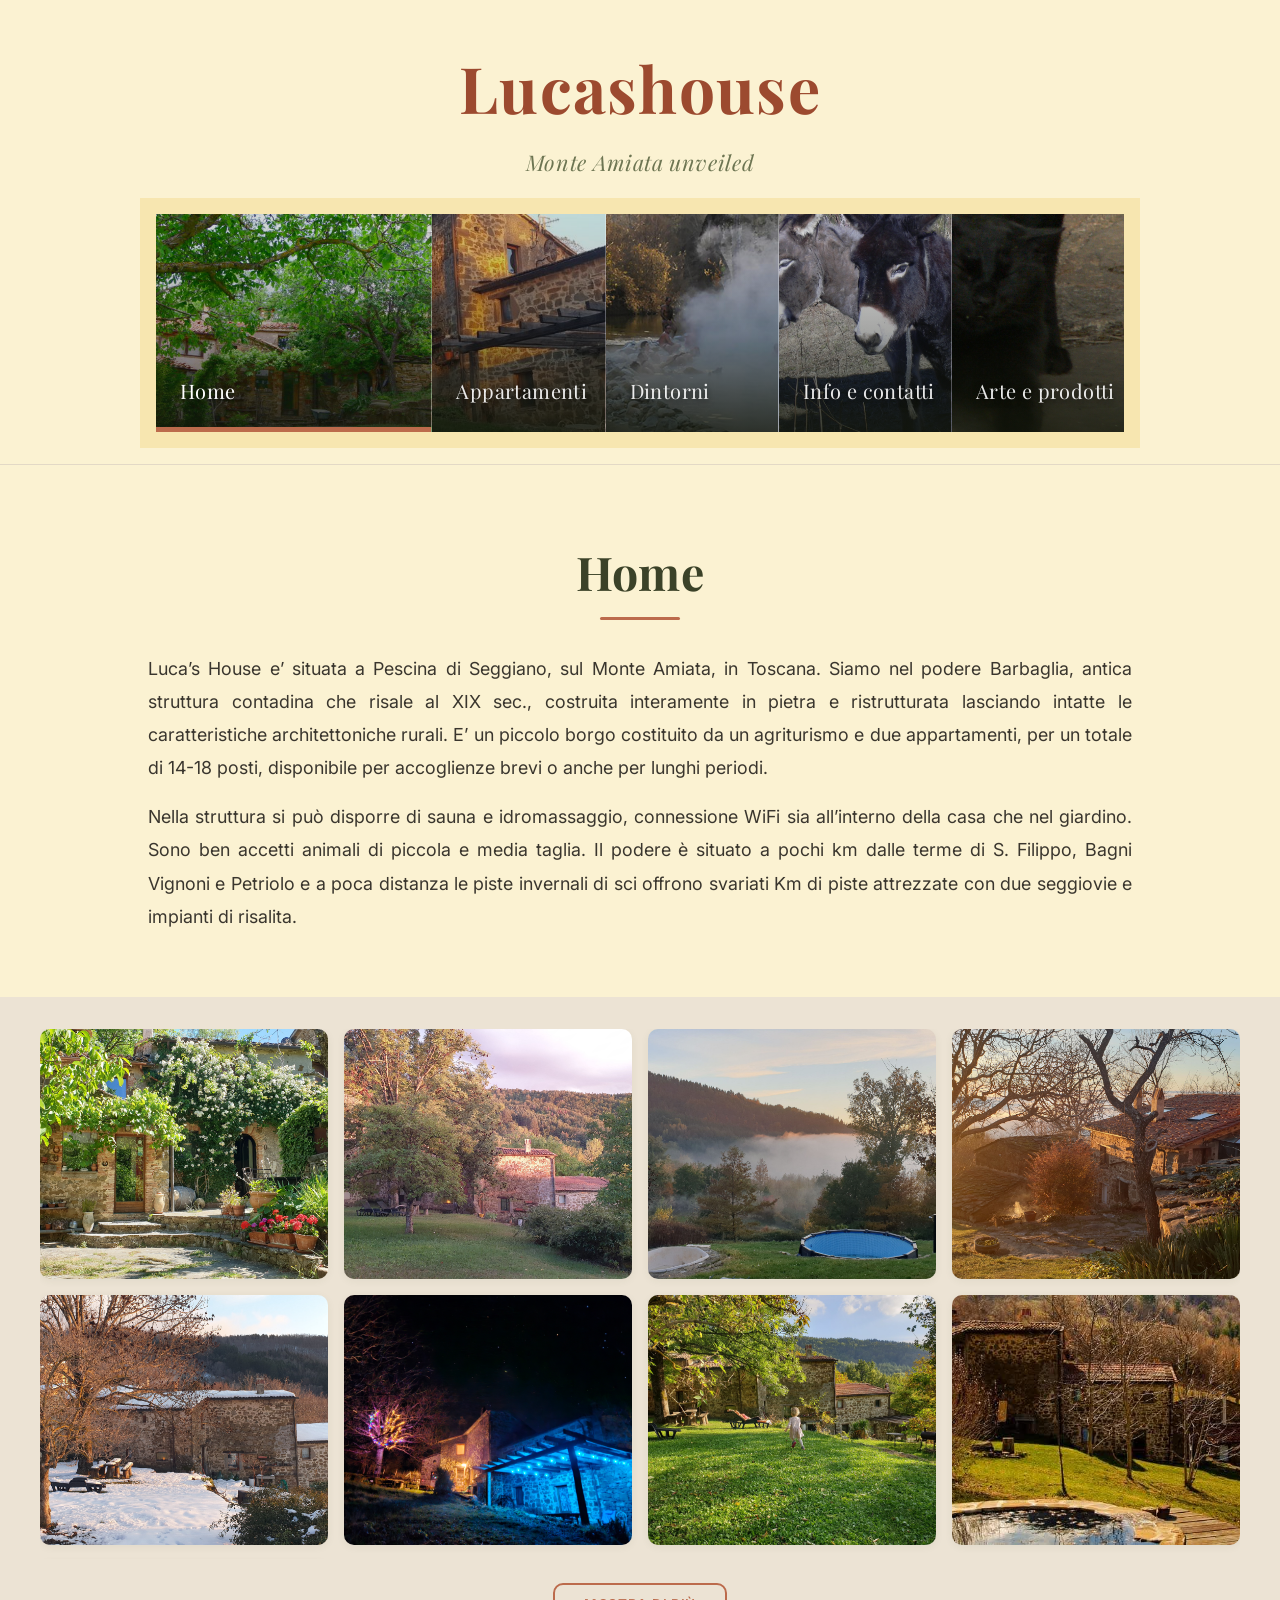
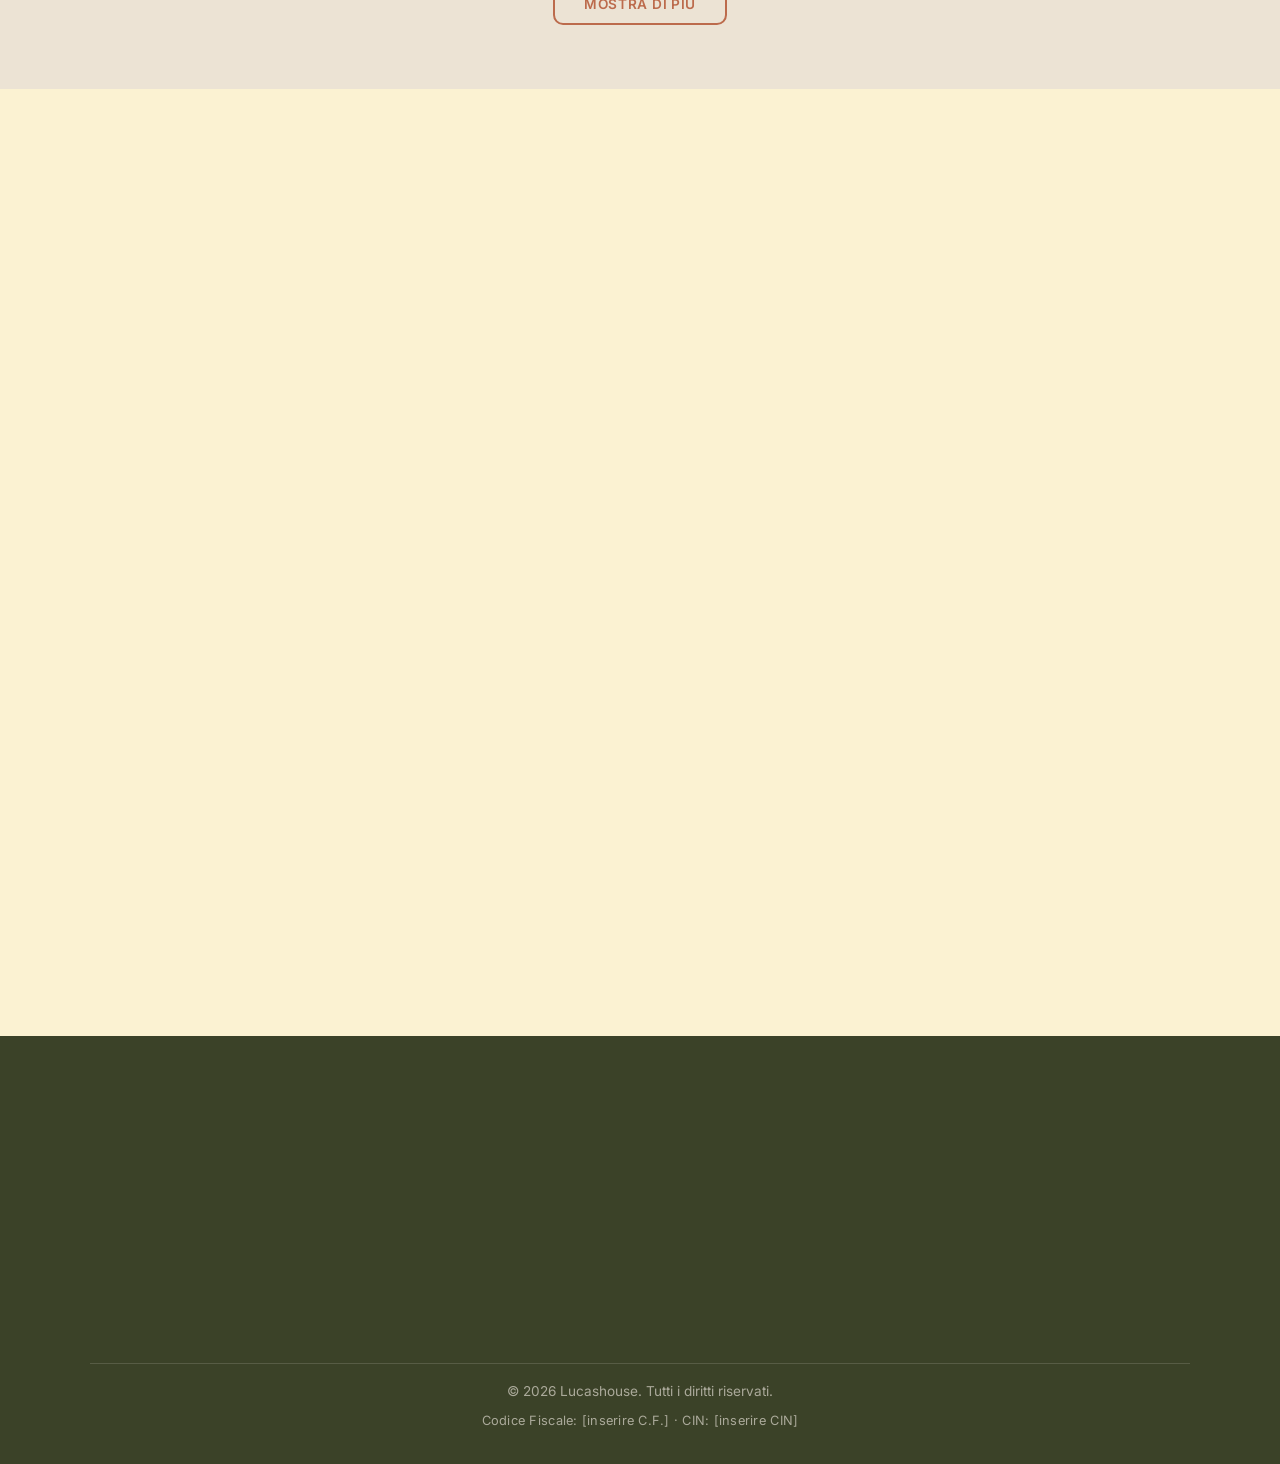
==== commit 203393ed: "Restyle grafico: bande alternate, box di testo, servizi e rifiniture - Sezioni full-bleed con bande " ====
--- a/index.html
+++ b/index.html
@@ -7,7 +7,10 @@
     <title>Lucashouse - Agriturismo in Toscana</title>
     <link rel="preconnect" href="https://fonts.googleapis.com">
     <link rel="preconnect" href="https://fonts.gstatic.com" crossorigin>
-    <link href="https://fonts.googleapis.com/css2?family=Inter:wght@400;600&display=swap" rel="stylesheet">
+    <link
+        href="https://fonts.googleapis.com/css2?family=Inter:wght@400;500;600&family=Playfair+Display:ital,wght@0,400;0,700;1,400&display=swap"
+        rel="stylesheet">
+    <link rel="stylesheet" href="https://cdnjs.cloudflare.com/ajax/libs/font-awesome/6.5.2/css/all.min.css">
     <link rel="stylesheet" href="styles/style.css">
 </head>
 
@@ -18,7 +21,7 @@
             <span class="logo-subtitle">Monte Amiata unveiled</span>
 
             <nav class="accordion-nav">
-                <a href="index.html" class="nav-item">
+                <a href="index.html" class="nav-item active" aria-current="page">
                     <span class="nav-text">Home</span>
                 </a>
                 <a href="apartments.html" class="nav-item">
@@ -123,7 +126,40 @@
     </main>
 
     <footer>
-        <p>&copy; 2026 Lucashouse. All rights reserved.</p>
+        <div class="footer-grid">
+            <div class="footer-col">
+                <h3>Lucashouse</h3>
+                <p class="footer-tagline">Monte Amiata unveiled</p>
+                <p>Antico podere in pietra immerso nella natura toscana, tra olivi e boschi del Monte Amiata.</p>
+            </div>
+            <div class="footer-col">
+                <h4>Contatti</h4>
+                <p><i class="fa-solid fa-location-dot"></i> Podere Barbaglia, 58038 Pescina Seggiano (GR)</p>
+                <p><i class="fa-solid fa-phone"></i> <a href="tel:+393388843720">338 884 3720</a></p>
+                <p><i class="fa-solid fa-envelope"></i> <a href="mailto:info@lucashouse.it">info@lucashouse.it</a></p>
+            </div>
+            <div class="footer-col">
+                <h4>Esplora</h4>
+                <ul>
+                    <li><a href="index.html">Home</a></li>
+                    <li><a href="apartments.html">Appartamenti</a></li>
+                    <li><a href="surroundings.html">Dintorni</a></li>
+                    <li><a href="info.html">Info e contatti</a></li>
+                    <li><a href="art.html">Arte e prodotti</a></li>
+                </ul>
+                <div class="footer-social">
+                    <a href="#" target="_blank" rel="noopener" aria-label="Airbnb"><i class="fa-brands fa-airbnb"></i></a>
+                    <a href="#" target="_blank" rel="noopener" aria-label="Instagram"><i
+                            class="fa-brands fa-instagram"></i></a>
+                    <a href="#" target="_blank" rel="noopener" aria-label="Facebook"><i
+                            class="fa-brands fa-facebook-f"></i></a>
+                </div>
+            </div>
+        </div>
+        <div class="footer-bottom">
+            <p>&copy; 2026 Lucashouse. Tutti i diritti riservati.</p>
+            <p class="footer-legal">Codice Fiscale: [inserire C.F.] &middot; CIN: [inserire CIN]</p>
+        </div>
     </footer>
 
     <script src="scripts/main.js"></script>
--- a/styles/style.css
+++ b/styles/style.css
@@ -1,21 +1,35 @@
 :root {
-    /* Rustic-Modern Palette */
+    /* Rustic-Elegant Tuscan Palette */
     --color-olive-dark: #3b4228;
     --color-olive-light: #6d7552;
-    --color-terracotta: #c06c55;
-    --color-stone-gray: #4a4a4a;
+    --color-terracotta: #bc6b4c;
+    --color-terracotta-dark: #9c4a2f;
+    --color-wood: #6b4e3d;
+    --color-brand: #9c4a2f;
+    --color-stone-gray: #3a362e;
+    --color-muted: #6e6a60;
     --color-warm-white: #fbf2d2;
+    --color-cream-deep: #ece3d4;
+    --color-surface: #faf6e8;
+    --color-border: #e3d9c6;
     --color-overlay-dark: rgba(0, 0, 0, 0.4);
 
     /* Typography */
-    --font-heading: 'Trebuchet MS', 'Lucida Sans Unicode', 'Lucida Grande', 'Lucida Sans', Arial, sans-serif;
-    --font-body: 'Verdana', sans-serif;
+    --font-heading: 'Playfair Display', Georgia, 'Times New Roman', serif;
+    --font-body: 'Inter', 'Helvetica Neue', Arial, sans-serif;
 
     /* Spacing */
     --spacing-sm: 0.5rem;
     --spacing-md: 1rem;
     --spacing-lg: 2rem;
     --spacing-xl: 4rem;
+
+    /* Radii & Shadows */
+    --radius-sm: 4px;
+    --radius: 10px;
+    --radius-lg: 16px;
+    --shadow-sm: 0 2px 8px rgba(59, 66, 40, 0.06);
+    --shadow: 0 8px 24px rgba(59, 66, 40, 0.10);
 }
 
 * {
@@ -28,7 +42,9 @@
     font-family: var(--font-body);
     background-color: var(--color-warm-white);
     color: var(--color-stone-gray);
-    line-height: 1.6;
+    line-height: 1.75;
+    -webkit-font-smoothing: antialiased;
+    -moz-osx-font-smoothing: grayscale;
 }
 
 h1,
@@ -39,6 +55,9 @@
 h6 {
     font-family: var(--font-heading);
     color: var(--color-olive-dark);
+    line-height: 1.2;
+    letter-spacing: 0.01em;
+    font-weight: 700;
 }
 
 a {
@@ -47,6 +66,16 @@
     transition: color 0.3s ease;
 }
 
+a:focus-visible,
+button:focus-visible,
+input:focus-visible,
+textarea:focus-visible,
+.gallery-img:focus-visible {
+    outline: 2px solid var(--color-terracotta);
+    outline-offset: 3px;
+    border-radius: 2px;
+}
+
 .container {
     max-width: 1200px;
     margin: 0 auto;
@@ -60,28 +89,32 @@
     /* Remove padding to let nav fill */
     background-color: var(--color-warm-white);
     /* Unified color */
+    border-bottom: 1px solid var(--color-border);
+    box-shadow: 0 1px 0 rgba(59, 66, 40, 0.03);
 }
 
 .logo {
     font-family: var(--font-heading);
-    font-size: 3.5rem;
-    /* Decreased from 5rem */
+    font-size: 4rem;
     font-weight: 700;
-    color: #8B0000;
+    color: var(--color-brand);
     text-decoration: none;
     display: block;
-    padding: var(--spacing-md) 0;
+    padding: var(--spacing-md) 0 0;
     margin-bottom: 0;
+    letter-spacing: 0.02em;
 }
 
 .logo-subtitle {
-    font-family: var(--font-body);
-    font-size: 1.5rem;
+    font-family: var(--font-heading);
+    font-style: italic;
+    font-size: 1.35rem;
     /* Increased from 1rem */
-    color: #555;
-    margin-top: -10px;
+    color: var(--color-olive-light);
+    margin-top: 0;
     margin-bottom: var(--spacing-md);
     display: block;
+    letter-spacing: 0.03em;
 }
 
 /* ... (skipping nav styles) ... */
@@ -96,17 +129,30 @@
 }
 
 .content-text h2 {
-    font-size: 1.8rem;
+    font-size: 2rem;
     /* Decreased from 2.5rem */
-    margin-bottom: var(--spacing-lg);
+    margin-bottom: var(--spacing-md);
     color: var(--color-olive-dark);
+    position: relative;
+    padding-bottom: 0.75rem;
+}
+
+/* Decorative rule under section headings */
+.content-text h2::after {
+    content: "";
+    display: block;
+    width: 60px;
+    height: 3px;
+    margin: 0.75rem auto 0;
+    background-color: var(--color-terracotta);
+    border-radius: 2px;
 }
 
 .content-text p {
-    font-size: 1rem;
+    font-size: 1.05rem;
     margin-bottom: var(--spacing-md);
     color: var(--color-stone-gray);
-    line-height: 1.8;
+    line-height: 1.85;
     text-align: justify;
 }
 
@@ -147,9 +193,44 @@
     border-right: none;
 }
 
+/* Gradient overlay for text legibility */
+.nav-item::before {
+    content: "";
+    position: absolute;
+    inset: 0;
+    background: linear-gradient(to top, rgba(20, 24, 12, 0.75) 0%, rgba(20, 24, 12, 0.15) 45%, rgba(20, 24, 12, 0) 75%);
+    z-index: 0;
+    transition: background 0.4s ease;
+    pointer-events: none;
+}
+
 .nav-item:hover {
     flex: 3;
     /* Expand on hover */
+}
+
+.nav-item:hover::before {
+    background: linear-gradient(to top, rgba(20, 24, 12, 0.8) 0%, rgba(20, 24, 12, 0.25) 55%, rgba(20, 24, 12, 0) 90%);
+}
+
+/* Active (current page) indicator */
+.nav-item.active {
+    flex: 1.6;
+}
+
+.nav-item.active::after {
+    content: "";
+    position: absolute;
+    left: 0;
+    right: 0;
+    bottom: 0;
+    height: 5px;
+    background-color: var(--color-terracotta);
+    z-index: 2;
+}
+
+.nav-item.active .nav-text {
+    opacity: 1;
 }
 
 /* Backgrounds for items */
@@ -191,19 +272,21 @@
 
 .nav-text {
     position: absolute;
-    bottom: 2rem;
-    left: 2rem;
+    z-index: 1;
+    bottom: 1.5rem;
+    left: 1.5rem;
     /* Aligned left */
     /* No rotation */
-    font-family: 'Playfair Display', serif;
-    font-size: 1.2rem;
-    color: #ffffff;
+    font-family: var(--font-heading);
+    font-size: 1.25rem;
+    letter-spacing: 0.02em;
+    color: #fff;
     white-space: nowrap;
-    transition: font-size 0.3s ease, letter-spacing 0.3s ease;
-    text-shadow: 2px 2px 4px rgba(0, 0, 0, 0.9);
+    transition: font-size 0.3s ease, letter-spacing 0.3s ease, opacity 0.3s ease;
+    text-shadow: 0 2px 6px rgba(0, 0, 0, 0.55);
     pointer-events: none;
     transform-origin: left bottom;
-    opacity: 0.8;
+    opacity: 0.9;
     /* Subtle when collpased */
 }
 
@@ -240,39 +323,68 @@
 }
 
 .hero h1 {
-    font-size: 2.5rem;
+    font-size: 2.9rem;
     color: var(--color-olive-dark);
     margin-bottom: var(--spacing-md);
     text-shadow: none;
+    position: relative;
+    padding-bottom: 1rem;
+}
+
+/* Decorative rule under hero title */
+.hero h1::after {
+    content: "";
+    display: block;
+    width: 80px;
+    height: 3px;
+    margin: 1rem auto 0;
+    background-color: var(--color-terracotta);
+    border-radius: 2px;
+}
+
+.hero .content-text p,
+.hero-content p {
+    font-size: 1.12rem;
+    color: var(--color-stone-gray);
 }
 
 .subtitle {
+    font-family: var(--font-heading);
+    font-style: italic;
     font-size: 1.5rem;
     margin-bottom: var(--spacing-lg);
-    font-weight: 300;
+    font-weight: 400;
+    color: var(--color-olive-light);
 }
 
 .cta-button {
-    display: inline-block;
+    display: inline-flex;
+    align-items: center;
+    gap: 0.5rem;
     background-color: var(--color-terracotta);
-    color: white;
-    padding: 1rem 2rem;
-    border-radius: 4px;
-    /* Slightly rounded */
-    font-family: var(--font-heading);
+    color: #fff;
+    padding: 0.9rem 1.9rem;
+    border-radius: var(--radius);
+    font-family: var(--font-body);
+    font-weight: 600;
     text-transform: uppercase;
-    letter-spacing: 1px;
-    font-weight: 700;
+    letter-spacing: 0.06em;
+    font-size: 0.9rem;
     border: 1px solid var(--color-terracotta);
+    box-shadow: var(--shadow-sm);
+    transition: background-color 0.25s ease, color 0.25s ease, transform 0.2s ease, box-shadow 0.25s ease;
 }
 
 .cta-button:hover {
-    background-color: transparent;
-    color: var(--color-terracotta);
-    border-color: var(--color-terracotta);
-    /* Ensure border is visible on hover */
-    background-color: rgba(255, 255, 255, 0.9);
-    /* Light background on hover for contrast */
+    background-color: var(--color-terracotta-dark);
+    border-color: var(--color-terracotta-dark);
+    color: #fff;
+    transform: translateY(-2px);
+    box-shadow: var(--shadow);
+}
+
+.cta-button i {
+    font-size: 1.05em;
 }
 
 /* Sections */
@@ -310,15 +422,16 @@
 .feature-box {
     text-align: center;
     padding: var(--spacing-lg);
-    background: var(--color-warm-white);
-    box-shadow: 0 4px 6px rgba(0, 0, 0, 0.05);
-    /* Soft shadow */
-    border-radius: 8px;
-    transition: transform 0.3s ease;
+    background: var(--color-surface);
+    box-shadow: var(--shadow-sm);
+    border: 1px solid var(--color-border);
+    border-radius: var(--radius);
+    transition: transform 0.3s ease, box-shadow 0.3s ease;
 }
 
 .feature-box:hover {
     transform: translateY(-5px);
+    box-shadow: var(--shadow);
 }
 
 .feature-box h3 {
@@ -329,7 +442,7 @@
 /* Gallery Grid */
 .content-gallery {
     padding: 2rem var(--spacing-md);
-    background-color: var(--color-warm-white);
+    background-color: transparent;
 }
 
 .gallery-grid {
@@ -365,33 +478,37 @@
     background-color: transparent;
     color: var(--color-terracotta);
     border: 2px solid var(--color-terracotta);
-    padding: 0.8rem 2rem;
-    font-family: var(--font-heading);
-    font-size: 1rem;
+    padding: 0.7rem 1.8rem;
+    font-family: var(--font-body);
+    font-weight: 600;
+    text-transform: uppercase;
+    letter-spacing: 0.05em;
+    font-size: 0.85rem;
     cursor: pointer;
     transition: all 0.3s ease;
-    margin-top: 1rem;
-    border-radius: 4px;
+    margin-top: 1.5rem;
+    border-radius: var(--radius);
 }
 
 .show-more-btn:hover {
     background-color: var(--color-terracotta);
-    color: white;
+    color: #fff;
+    box-shadow: var(--shadow-sm);
 }
 
 .gallery-img {
     width: 100%;
     height: 250px;
     object-fit: cover;
-    border-radius: 4px;
+    border-radius: var(--radius);
     cursor: pointer;
-    transition: transform 0.3s ease, opacity 0.3s ease;
-    box-shadow: 0 2px 4px rgba(0, 0, 0, 0.1);
+    transition: transform 0.4s ease, box-shadow 0.4s ease;
+    box-shadow: var(--shadow-sm);
 }
 
 .gallery-img:hover {
-    transform: scale(1.02);
-    opacity: 0.9;
+    transform: scale(1.03);
+    box-shadow: var(--shadow);
 }
 
 /* Lightbox Modal */
@@ -404,7 +521,7 @@
     width: 100%;
     height: 100%;
     overflow: hidden;
-    background-color: rgba(0, 0, 0, 0.9);
+    background-color: rgba(24, 22, 16, 0.94);
     justify-content: center;
     align-items: center;
 }
@@ -412,8 +529,8 @@
 .lightbox-content {
     max-width: 90%;
     max-height: 90vh;
-    border-radius: 2px;
-    box-shadow: 0 0 20px rgba(0, 0, 0, 0.5);
+    border-radius: var(--radius);
+    box-shadow: 0 10px 40px rgba(0, 0, 0, 0.6);
     animation: zoom 0.3s;
 }
 
@@ -451,33 +568,34 @@
     cursor: pointer;
     position: absolute;
     top: 50%;
-    width: auto;
-    padding: 16px;
-    margin-top: -50px;
-    color: white;
+    width: 54px;
+    height: 54px;
+    display: flex;
+    align-items: center;
+    justify-content: center;
+    margin-top: -27px;
+    color: #fff;
     font-weight: bold;
-    font-size: 20px;
-    transition: 0.6s ease;
-    border-radius: 0 3px 3px 0;
+    font-size: 22px;
+    transition: background-color 0.3s ease;
+    border-radius: 50%;
     user-select: none;
     -webkit-user-select: none;
     z-index: 1001;
-    background-color: rgba(0, 0, 0, 0.3);
+    background-color: rgba(188, 107, 76, 0.55);
 }
 
 .next {
-    right: 0;
-    border-radius: 3px 0 0 3px;
+    right: 24px;
 }
 
 .prev {
-    left: 0;
-    border-radius: 0 3px 3px 0;
+    left: 24px;
 }
 
 .prev:hover,
 .next:hover {
-    background-color: rgba(0, 0, 0, 0.8);
+    background-color: var(--color-terracotta);
 }
 
 /* Footer Box Update (if needed) */
@@ -487,15 +605,118 @@
 
 /* Footer */
 footer {
-    background-color: var(--color-warm-white);
-    color: var(--color-olive-dark);
-    /* Dark text for light background */
-    padding: var(--spacing-xl) 0;
-    text-align: center;
+    background-color: var(--color-olive-dark);
+    color: var(--color-warm-white);
+    padding: var(--spacing-xl) 0 var(--spacing-lg);
     margin-top: 0;
-    /* Attach to bottom of last section if needed */
-    border-top: 1px solid rgba(0, 0, 0, 0.1);
-    /* Subtle separator since color is same */
+}
+
+.footer-grid {
+    max-width: 1100px;
+    margin: 0 auto;
+    padding: 0 var(--spacing-lg);
+    display: grid;
+    grid-template-columns: 1.4fr 1fr 1fr;
+    gap: var(--spacing-xl);
+    text-align: left;
+}
+
+.footer-col h3 {
+    color: #fff;
+    font-size: 1.6rem;
+    margin-bottom: 0.5rem;
+}
+
+.footer-col h4 {
+    color: #fff;
+    font-size: 1.05rem;
+    text-transform: uppercase;
+    letter-spacing: 0.08em;
+    margin-bottom: var(--spacing-md);
+    font-family: var(--font-body);
+    font-weight: 600;
+}
+
+.footer-tagline {
+    font-family: var(--font-heading);
+    font-style: italic;
+    color: rgba(245, 239, 230, 0.75);
+    font-size: 1.05rem;
+}
+
+.footer-col p,
+.footer-col li {
+    color: rgba(245, 239, 230, 0.85);
+    font-size: 0.95rem;
+    line-height: 1.9;
+}
+
+.footer-col ul {
+    list-style: none;
+    padding: 0;
+    margin: 0;
+}
+
+.footer-col a {
+    color: rgba(245, 239, 230, 0.85);
+}
+
+.footer-col a:hover {
+    color: var(--color-terracotta);
+}
+
+.footer-col i {
+    color: var(--color-terracotta);
+    width: 1.2em;
+    text-align: center;
+    margin-right: 0.4rem;
+}
+
+.footer-social {
+    display: flex;
+    gap: 0.75rem;
+    margin-top: var(--spacing-sm);
+}
+
+.footer-social a {
+    display: inline-flex;
+    align-items: center;
+    justify-content: center;
+    width: 42px;
+    height: 42px;
+    border-radius: 50%;
+    background-color: rgba(245, 239, 230, 0.1);
+    color: var(--color-warm-white);
+    font-size: 1.15rem;
+    transition: background-color 0.3s ease, transform 0.2s ease;
+}
+
+.footer-social a:hover {
+    background-color: var(--color-terracotta);
+    color: #fff;
+    transform: translateY(-3px);
+}
+
+.footer-social a i {
+    color: inherit;
+    margin: 0;
+    width: auto;
+}
+
+.footer-bottom {
+    max-width: 1100px;
+    margin: var(--spacing-lg) auto 0;
+    padding: var(--spacing-md) var(--spacing-lg) 0;
+    border-top: 1px solid rgba(245, 239, 230, 0.15);
+    text-align: center;
+    font-size: 0.85rem;
+    color: rgba(245, 239, 230, 0.6);
+}
+
+.footer-legal {
+    margin-top: 0.4rem;
+    font-size: 0.8rem;
+    letter-spacing: 0.02em;
 }
 
 /* Mobile Responsiveness */
@@ -638,12 +859,431 @@
     /* approximate height of secondary nav */
 }
 
-/* Single Page Section */
+/* Single Page Section — full-bleed alternating bands */
 .page-section {
-    padding: 4rem 1rem;
-    border-bottom: 1px solid #eee;
-}
-
-.page-section:last-child {
+    max-width: none;
+    padding: 4.5rem 1rem;
     border-bottom: none;
+    background-color: var(--color-warm-white);
+}
+
+/* Alternate section tones for visual rhythm */
+.page-section:nth-of-type(even) {
+    background-color: var(--color-cream-deep);
+}
+
+/* Home page: gentle alternating tone on stacked sections */
+main>section.content-gallery:nth-of-type(even),
+main>section.content-text:nth-of-type(even) {
+    background-color: var(--color-cream-deep);
+}
+
+/* ===== Text cards (wide off-white boxes on the tinted bands) ===== */
+/* Card body copy, but not the apartment name/subtitle header. */
+.page-section .content-text:has(p):not(:has(.apartment-subtitle)),
+main>section.content-text:has(p) {
+    background-color: var(--color-surface);
+    border: 1px solid var(--color-border);
+    border-radius: var(--radius-lg);
+    box-shadow: var(--shadow-sm);
+    padding: var(--spacing-lg) var(--spacing-xl);
+    max-width: 940px;
+    margin-left: auto;
+    margin-right: auto;
+    margin-bottom: var(--spacing-lg);
+}
+
+/* Home text card: symmetric top spacing to match the bottom gap */
+main>section.content-text:has(p) {
+    margin-top: var(--spacing-lg);
+}
+
+/* Keep hero text free of the card treatment */
+.hero .content-text {
+    background-color: transparent;
+    border: none;
+    box-shadow: none;
+    padding: 1rem 0.5rem;
+}
+
+/* ===== Apartments: subtitle, specs, services ===== */
+/* Scoped to .content-text so it overrides the justified `.content-text p` rule */
+.content-text p.apartment-subtitle {
+    font-family: var(--font-heading);
+    font-style: italic;
+    font-size: 1.45rem;
+    text-align: center;
+    color: var(--color-olive-light);
+    letter-spacing: 0.01em;
+    max-width: 640px;
+    margin: 0 auto var(--spacing-lg);
+}
+
+/* 4 spec boxes with icons — compact & softly integrated */
+.apartment-specs {
+    display: grid;
+    grid-template-columns: repeat(4, 1fr);
+    gap: var(--spacing-sm);
+    max-width: 600px;
+    margin: 0 auto var(--spacing-xl);
+}
+
+.spec-box {
+    display: flex;
+    flex-direction: column;
+    align-items: center;
+    gap: 0.25rem;
+    padding: var(--spacing-md) var(--spacing-sm);
+    background: var(--color-surface);
+    border: 1px solid var(--color-border);
+    border-radius: var(--radius);
+    text-align: center;
+    transition: border-color 0.3s ease;
+}
+
+.spec-box:hover {
+    border-color: var(--color-olive-light);
+}
+
+.spec-box i {
+    color: var(--color-olive-light);
+    font-size: 1.25rem;
+    margin-bottom: 0.1rem;
+}
+
+.spec-num {
+    font-family: var(--font-heading);
+    font-size: 1.3rem;
+    font-weight: 700;
+    color: var(--color-olive-dark);
+    line-height: 1;
+}
+
+.spec-label {
+    font-size: 0.68rem;
+    text-transform: uppercase;
+    letter-spacing: 0.07em;
+    color: var(--color-muted);
+}
+
+/* Services — organised amenities card */
+.apartment-services {
+    background-color: var(--color-surface);
+    border: 1px solid var(--color-border);
+    border-radius: var(--radius-lg);
+    box-shadow: var(--shadow-sm);
+    max-width: 940px;
+    margin: 0 auto var(--spacing-lg);
+    padding: var(--spacing-lg) var(--spacing-xl);
+    text-align: center;
+}
+
+.apartment-services h3 {
+    font-size: 1.5rem;
+    color: var(--color-olive-dark);
+    margin-bottom: var(--spacing-lg);
+    padding-bottom: 0.6rem;
+    position: relative;
+}
+
+.apartment-services h3::after {
+    content: "";
+    display: block;
+    width: 48px;
+    height: 3px;
+    margin: 0.6rem auto 0;
+    background-color: var(--color-terracotta);
+    border-radius: 2px;
+}
+
+/* Primary amenities: icon + label rows in a neat 2-column grid */
+.service-icons {
+    display: grid;
+    grid-template-columns: repeat(auto-fit, minmax(230px, 1fr));
+    gap: 0.75rem 1.5rem;
+    max-width: 760px;
+    margin: 0 auto var(--spacing-lg);
+    text-align: left;
+}
+
+.service-item {
+    display: flex;
+    align-items: center;
+    gap: 0.85rem;
+    font-size: 1rem;
+    color: var(--color-stone-gray);
+}
+
+.service-item i {
+    display: inline-flex;
+    align-items: center;
+    justify-content: center;
+    flex-shrink: 0;
+    width: 2.4rem;
+    height: 2.4rem;
+    border-radius: 50%;
+    background-color: rgba(188, 107, 76, 0.10);
+    color: var(--color-terracotta);
+    font-size: 1rem;
+}
+
+/* Secondary amenities: compact checked list, 2-column grid */
+.service-list {
+    list-style: none;
+    display: grid;
+    grid-template-columns: repeat(auto-fit, minmax(230px, 1fr));
+    gap: 0.5rem 1.5rem;
+    max-width: 760px;
+    margin: 0 auto;
+    padding: var(--spacing-lg) 0 0;
+    border-top: 1px solid var(--color-border);
+    text-align: left;
+}
+
+.service-list li {
+    position: relative;
+    padding-left: 1.7rem;
+    font-size: 0.92rem;
+    color: var(--color-muted);
+}
+
+.service-list li::before {
+    content: "\2713";
+    position: absolute;
+    left: 0;
+    top: 0;
+    color: var(--color-terracotta);
+    font-weight: 700;
+}
+
+/* ===== Info page: map, calendars, contacts ===== */
+.section-heading {
+    text-align: center;
+    margin-bottom: var(--spacing-lg);
+}
+
+.address-line {
+    text-align: center;
+    font-size: 1.15rem;
+    margin-bottom: var(--spacing-lg);
+    color: var(--color-stone-gray);
+}
+
+.map-embed {
+    width: 100%;
+    max-width: 900px;
+    height: 400px;
+    margin: 0 auto;
+    border: 0;
+    display: block;
+    border-radius: 8px;
+    box-shadow: 0 2px 8px rgba(0, 0, 0, 0.1);
+}
+
+.map-link {
+    text-align: center;
+    margin-top: var(--spacing-md);
+}
+
+.map-link a {
+    color: var(--color-terracotta);
+    text-decoration: underline;
+}
+
+/* Calendar grid: 2x2 */
+.calendar-grid {
+    display: grid;
+    grid-template-columns: repeat(2, 1fr);
+    gap: var(--spacing-lg);
+    max-width: 1000px;
+    margin: 0 auto;
+}
+
+.calendar-card {
+    background: var(--color-surface);
+    border: 1px solid var(--color-border);
+    border-radius: var(--radius);
+    padding: var(--spacing-md);
+    text-align: center;
+    box-shadow: var(--shadow-sm);
+}
+
+.calendar-card h3 {
+    color: var(--color-terracotta);
+    margin-bottom: var(--spacing-md);
+}
+
+.calendar-placeholder {
+    background: var(--color-cream-deep);
+    border: 1px dashed var(--color-wood);
+    border-radius: var(--radius-sm);
+    padding: 3rem 1rem;
+    color: var(--color-muted);
+    font-size: 0.95rem;
+}
+
+.calendar-note {
+    max-width: 800px;
+    margin: var(--spacing-lg) auto 0;
+    text-align: center;
+    font-size: 0.9rem;
+    color: var(--color-muted);
+}
+
+/* Prices */
+.prices-text {
+    background-color: var(--color-surface);
+    border: 1px solid var(--color-border);
+    border-radius: var(--radius-lg);
+    box-shadow: var(--shadow-sm);
+    max-width: 860px;
+    margin: 0 auto var(--spacing-lg);
+    padding: var(--spacing-lg) var(--spacing-xl);
+}
+
+.prices-text p {
+    margin-bottom: var(--spacing-md);
+    line-height: 1.8;
+    text-align: justify;
+}
+
+.prices-cta {
+    display: flex;
+    flex-wrap: wrap;
+    justify-content: center;
+    gap: var(--spacing-md);
+}
+
+/* Contacts: two columns */
+.contact-grid {
+    display: grid;
+    grid-template-columns: 1fr 1fr;
+    gap: var(--spacing-xl);
+    max-width: 1000px;
+    margin: 0 auto;
+    align-items: start;
+}
+
+.contact-details {
+    font-size: 1.1rem;
+    line-height: 2;
+}
+
+.contact-details a {
+    color: var(--color-terracotta);
+}
+
+.contact-form {
+    display: flex;
+    flex-direction: column;
+    gap: var(--spacing-md);
+}
+
+.contact-form input,
+.contact-form textarea {
+    width: 100%;
+    padding: 0.8rem 1rem;
+    border: 1px solid var(--color-border);
+    border-radius: var(--radius-sm);
+    font-family: var(--font-body);
+    font-size: 1rem;
+    background: var(--color-surface);
+    color: var(--color-stone-gray);
+}
+
+.contact-form textarea {
+    min-height: 140px;
+    resize: vertical;
+}
+
+.contact-form input:focus,
+.contact-form textarea:focus {
+    outline: none;
+    border-color: var(--color-terracotta);
+}
+
+.contact-form button {
+    align-self: flex-start;
+    cursor: pointer;
+}
+
+/* Info page responsive */
+@media (max-width: 768px) {
+    .apartment-specs {
+        grid-template-columns: repeat(2, 1fr);
+    }
+
+    .calendar-grid {
+        grid-template-columns: 1fr;
+    }
+
+    .contact-grid {
+        grid-template-columns: 1fr;
+        gap: var(--spacing-lg);
+    }
+
+    .contact-form button {
+        align-self: stretch;
+    }
+
+    .hero h1 {
+        font-size: 2.2rem;
+    }
+
+    .footer-grid {
+        grid-template-columns: 1fr;
+        gap: var(--spacing-lg);
+        text-align: center;
+    }
+
+    .footer-social {
+        justify-content: center;
+    }
+
+    .footer-col i {
+        margin-right: 0.3rem;
+    }
+
+    /* Text cards: tighter padding on mobile */
+    .page-section .content-text:has(p),
+    main>section.content-text:has(p),
+    .apartment-services,
+    .prices-text {
+        padding-left: var(--spacing-md);
+        padding-right: var(--spacing-md);
+    }
+
+    .page-section {
+        padding: 3rem 1rem;
+    }
+
+    /* Amenities collapse to a single column */
+    .service-icons,
+    .service-list {
+        grid-template-columns: 1fr;
+        text-align: left;
+    }
+}
+
+/* Reveal on scroll (progressive enhancement) */
+.reveal {
+    opacity: 0;
+    transform: translateY(24px);
+    transition: opacity 0.7s ease, transform 0.7s ease;
+    will-change: opacity, transform;
+}
+
+.reveal.is-visible {
+    opacity: 1;
+    transform: none;
+}
+
+@media (prefers-reduced-motion: reduce) {
+
+    .reveal,
+    .reveal.is-visible {
+        opacity: 1;
+        transform: none;
+        transition: none;
+    }
 }
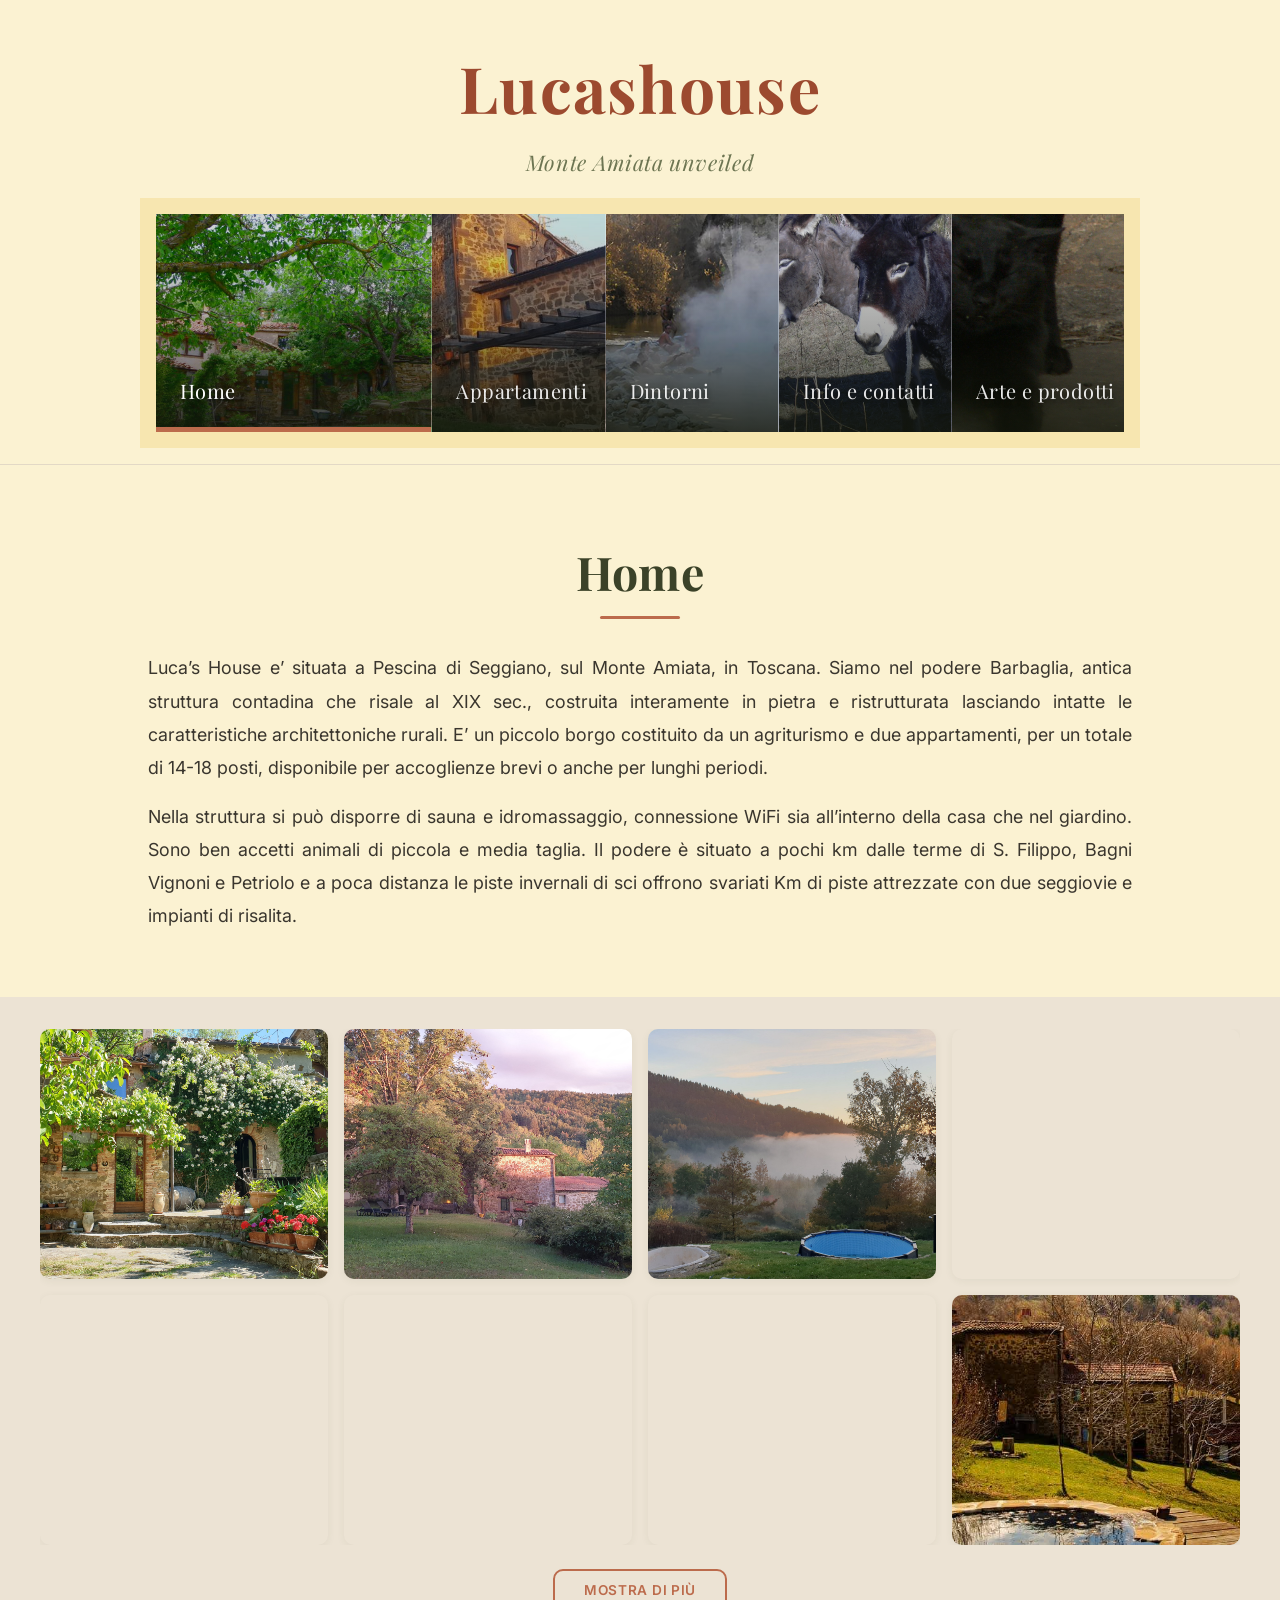
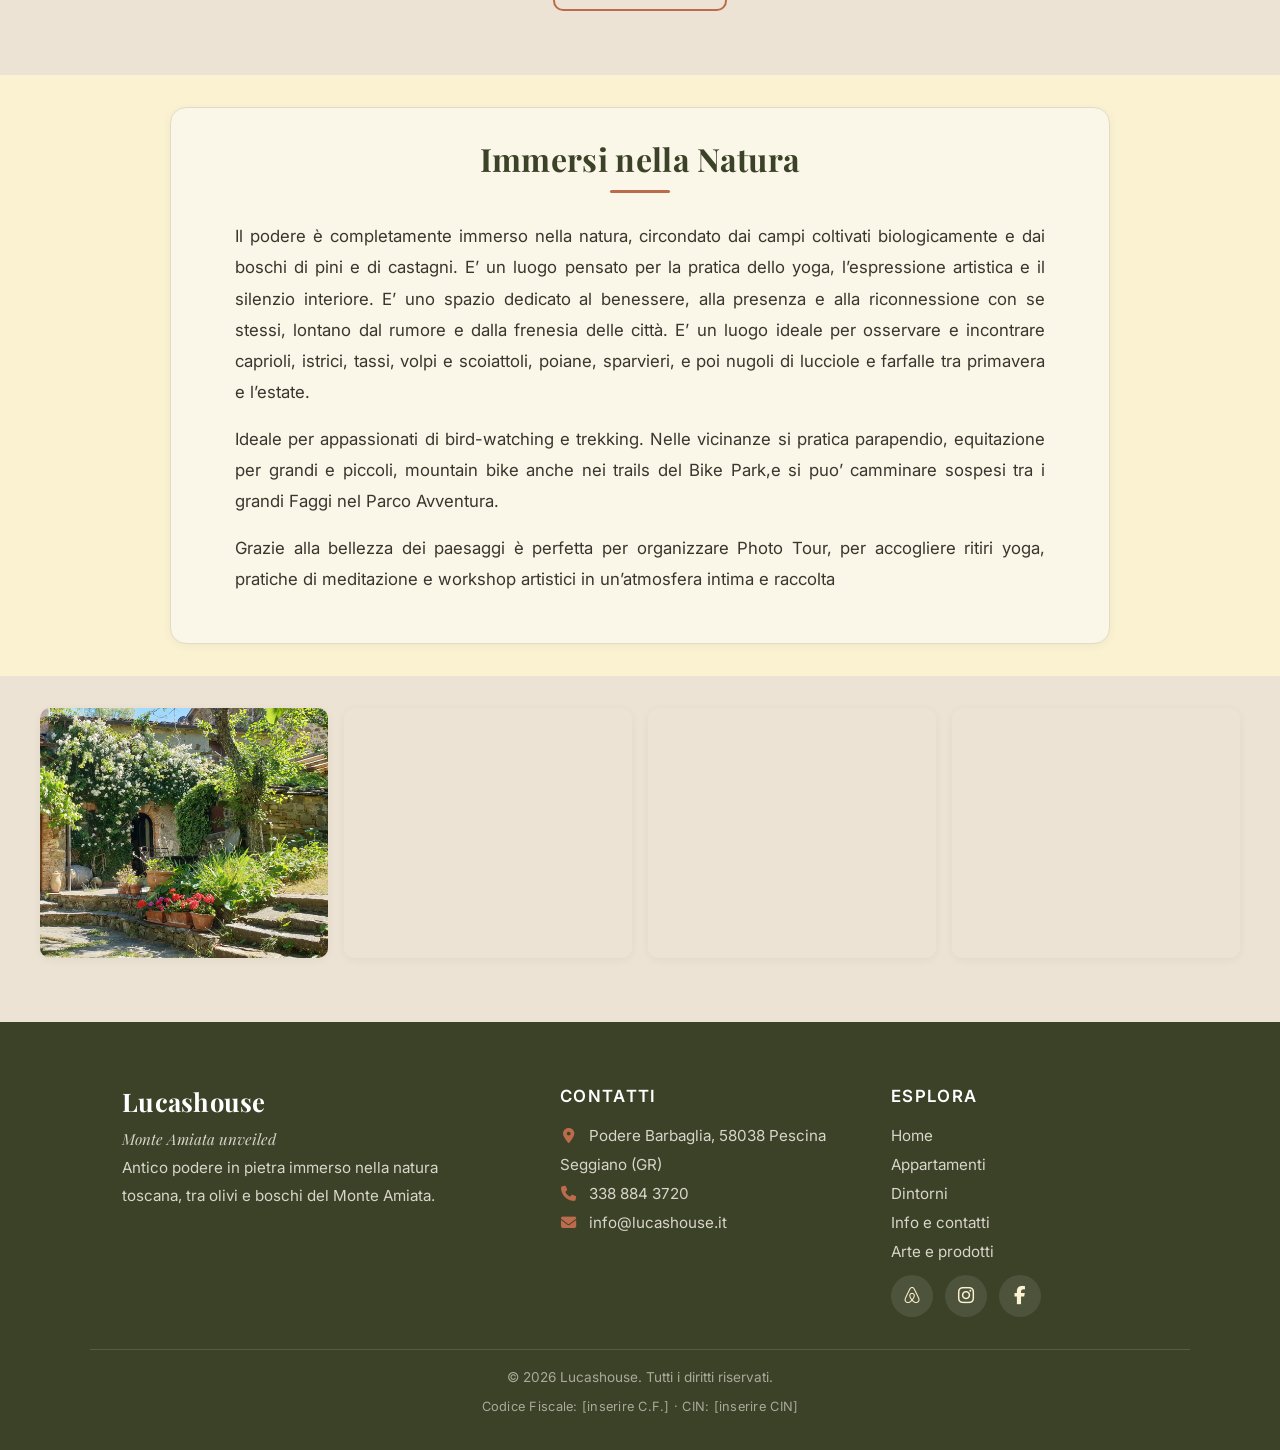
==== commit 5c6d2cf7: "Redesign mobile experience across all pages The desktop layout had been the focus so far; on phones " ====
--- a/index.html
+++ b/index.html
@@ -3,7 +3,10 @@
 
 <head>
     <meta charset="UTF-8">
-    <meta name="viewport" content="width=device-width, initial-scale=1.0">
+    <meta name="viewport" content="width=device-width, initial-scale=1.0, viewport-fit=cover">
+    <meta name="theme-color" content="#fbf2d2">
+    <meta name="description"
+        content="Lucashouse, antico podere in pietra a Pescina di Seggiano sul Monte Amiata: appartamenti, sauna, idromassaggio e natura toscana.">
     <title>Lucashouse - Agriturismo in Toscana</title>
     <link rel="preconnect" href="https://fonts.googleapis.com">
     <link rel="preconnect" href="https://fonts.gstatic.com" crossorigin>
@@ -15,12 +18,13 @@
 </head>
 
 <body>
+    <a class="skip-link" href="#main">Vai al contenuto</a>
     <header>
-        <div class="container-fluid" style="padding: 1rem 0;">
+        <div class="header-inner">
             <a href="index.html" class="logo">Lucashouse</a>
             <span class="logo-subtitle">Monte Amiata unveiled</span>
 
-            <nav class="accordion-nav">
+            <nav class="accordion-nav" aria-label="Navigazione principale">
                 <a href="index.html" class="nav-item active" aria-current="page">
                     <span class="nav-text">Home</span>
                 </a>
@@ -40,7 +44,7 @@
         </div>
     </header>
 
-    <main>
+    <main id="main">
         <!-- Text Section 1 -->
         <section class="hero">
             <div class="content-text">
@@ -64,17 +68,27 @@
         <section class="content-gallery">
             <div class="gallery-container">
                 <div class="gallery-grid collapsed" id="gallery1">
-                    <img src="assets/1. Home/Home-s1-1.jpg" alt="Lucashouse view 1" class="gallery-img">
-                    <img src="assets/1. Home/Home-s1-2.jpg" alt="Lucashouse view 2" class="gallery-img">
-                    <img src="assets/1. Home/Home-s1-3.jpg" alt="Lucashouse view 3" class="gallery-img">
-                    <img src="assets/1. Home/Home-s1-4.jpg" alt="Lucashouse view 4" class="gallery-img">
-                    <img src="assets/1. Home/Home-s1-5.jpg" alt="Lucashouse view 5" class="gallery-img">
-                    <img src="assets/1. Home/Home-s1-6.jpg" alt="Lucashouse view 6" class="gallery-img">
-                    <img src="assets/1. Home/Home-s1-7.jpg" alt="Lucashouse view 7" class="gallery-img">
-                    <img src="assets/1. Home/Home-s1-8.jpg" alt="Lucashouse view 8" class="gallery-img">
-                    <img src="assets/1. Home/Home-s1-9.jpeg" alt="Lucashouse view 9" class="gallery-img">
+                    <img src="assets/1. Home/Home-s1-1.jpg" alt="Il podere in pietra visto dal giardino"
+                        class="gallery-img" decoding="async">
+                    <img src="assets/1. Home/Home-s1-2.jpg" alt="Scorcio del borgo di Lucashouse" class="gallery-img"
+                        decoding="async">
+                    <img src="assets/1. Home/Home-s1-3.jpg" alt="Dettaglio delle murature in pietra"
+                        class="gallery-img" loading="lazy" decoding="async">
+                    <img src="assets/1. Home/Home-s1-4.jpg" alt="Angolo del giardino attrezzato" class="gallery-img"
+                        loading="lazy" decoding="async">
+                    <img src="assets/1. Home/Home-s1-5.jpg" alt="Veduta della struttura" class="gallery-img"
+                        loading="lazy" decoding="async">
+                    <img src="assets/1. Home/Home-s1-6.jpg" alt="Interni dell'antico podere" class="gallery-img"
+                        loading="lazy" decoding="async">
+                    <img src="assets/1. Home/Home-s1-7.jpg" alt="Spazi comuni all'aperto" class="gallery-img"
+                        loading="lazy" decoding="async">
+                    <img src="assets/1. Home/Home-s1-8.jpg" alt="Il podere al tramonto" class="gallery-img"
+                        loading="lazy" decoding="async">
+                    <img src="assets/1. Home/Home-s1-9.jpeg" alt="Vista sulle colline circostanti" class="gallery-img"
+                        loading="lazy" decoding="async">
                 </div>
-                <button class="show-more-btn" onclick="toggleGallery('gallery1', this)">Mostra di più</button>
+                <button type="button" class="show-more-btn" aria-controls="gallery1" aria-expanded="false"
+                    onclick="toggleGallery('gallery1', this)">Mostra di più</button>
             </div>
         </section>
 
@@ -107,22 +121,19 @@
         <section class="content-gallery">
             <div class="gallery-container">
                 <div class="gallery-grid collapsed" id="gallery2">
-                    <img src="assets/1. Home/Home-s2-1.jpg" alt="Nature view 1" class="gallery-img">
-                    <img src="assets/1. Home/Home-s2-2.jpg" alt="Nature view 2" class="gallery-img">
-                    <img src="assets/1. Home/Home-s2-3.jpg" alt="Nature view 3" class="gallery-img">
-                    <img src="assets/1. Home/Home-s2-4.jpg" alt="Nature view 4" class="gallery-img">
+                    <img src="assets/1. Home/Home-s2-1.jpg" alt="Boschi di pini e castagni intorno al podere"
+                        class="gallery-img" loading="lazy" decoding="async">
+                    <img src="assets/1. Home/Home-s2-2.jpg" alt="Campi coltivati biologicamente" class="gallery-img"
+                        loading="lazy" decoding="async">
+                    <img src="assets/1. Home/Home-s2-3.jpg" alt="Sentiero nella natura del Monte Amiata"
+                        class="gallery-img" loading="lazy" decoding="async">
+                    <img src="assets/1. Home/Home-s2-4.jpg" alt="Paesaggio toscano al tramonto" class="gallery-img"
+                        loading="lazy" decoding="async">
                 </div>
-                <button class="show-more-btn" onclick="toggleGallery('gallery2', this)">Mostra di più</button>
+                <button type="button" class="show-more-btn" aria-controls="gallery2" aria-expanded="false"
+                    onclick="toggleGallery('gallery2', this)">Mostra di più</button>
             </div>
         </section>
-
-        <!-- Lightbox Modal -->
-        <div id="lightbox" class="lightbox">
-            <span class="close" onclick="closeLightbox()">&times;</span>
-            <span class="prev" onclick="changeSlide(-1)">&#10094;</span>
-            <img class="lightbox-content" id="lightbox-img">
-            <span class="next" onclick="changeSlide(1)">&#10095;</span>
-        </div>
     </main>
 
     <footer>
@@ -162,6 +173,24 @@
         </div>
     </footer>
 
+    <!-- Lightbox Modal -->
+    <div id="lightbox" class="lightbox" role="dialog" aria-modal="true" aria-label="Galleria fotografica">
+        <button type="button" class="close" aria-label="Chiudi la galleria">&times;</button>
+        <button type="button" class="prev" aria-label="Foto precedente">&#10094;</button>
+        <img class="lightbox-content" id="lightbox-img" alt="">
+        <button type="button" class="next" aria-label="Foto successiva">&#10095;</button>
+        <p class="lightbox-counter" id="lightbox-counter" aria-live="polite"></p>
+    </div>
+
+    <!-- Barra contatti rapidi (solo mobile) -->
+    <nav class="mobile-cta" aria-label="Contatti rapidi">
+        <a href="tel:+393388843720"><i class="fa-solid fa-phone" aria-hidden="true"></i><span>Chiama</span></a>
+        <a href="mailto:info@lucashouse.it"><i class="fa-solid fa-envelope"
+                aria-hidden="true"></i><span>Email</span></a>
+        <a href="info.html#calendario" class="is-primary"><i class="fa-regular fa-calendar-check"
+                aria-hidden="true"></i><span>Disponibilità</span></a>
+    </nav>
+
     <script src="scripts/main.js"></script>
 </body>
 
--- a/styles/style.css
+++ b/styles/style.css
@@ -30,6 +30,13 @@
     --radius-lg: 16px;
     --shadow-sm: 0 2px 8px rgba(59, 66, 40, 0.06);
     --shadow: 0 8px 24px rgba(59, 66, 40, 0.10);
+
+    /* Layout helpers */
+    --tap-target: 44px;
+    --page-gutter: var(--spacing-md);
+    --sticky-nav-h: 72px;
+    --safe-bottom: env(safe-area-inset-bottom, 0px);
+    --mobile-cta-h: 0px;
 }
 
 * {
@@ -45,6 +52,47 @@
     line-height: 1.75;
     -webkit-font-smoothing: antialiased;
     -moz-osx-font-smoothing: grayscale;
+    -webkit-tap-highlight-color: rgba(188, 107, 76, 0.18);
+    /* `clip` (not `hidden`) so it never turns <body> into a scroll container,
+       which would break the sticky secondary nav. */
+    overflow-x: clip;
+}
+
+/* Skip link — first tab stop on every page */
+.skip-link {
+    position: absolute;
+    left: 50%;
+    top: 0;
+    transform: translate(-50%, -120%);
+    z-index: 1200;
+    background-color: var(--color-olive-dark);
+    color: var(--color-warm-white);
+    padding: 0.7rem 1.2rem;
+    border-radius: 0 0 var(--radius) var(--radius);
+    font-size: 0.9rem;
+    font-weight: 600;
+    transition: transform 0.2s ease;
+}
+
+.skip-link:focus-visible {
+    transform: translate(-50%, 0);
+}
+
+img {
+    max-width: 100%;
+}
+
+[hidden] {
+    display: none !important;
+}
+
+/* Scroll lock while the lightbox is open (works on iOS Safari too) */
+body.is-lightbox-open {
+    position: fixed;
+    left: 0;
+    right: 0;
+    width: 100%;
+    overflow: hidden;
 }
 
 h1,
@@ -91,6 +139,10 @@
     /* Unified color */
     border-bottom: 1px solid var(--color-border);
     box-shadow: 0 1px 0 rgba(59, 66, 40, 0.03);
+}
+
+.header-inner {
+    padding: 1rem 0;
 }
 
 .logo {
@@ -204,13 +256,17 @@
     pointer-events: none;
 }
 
-.nav-item:hover {
-    flex: 3;
-    /* Expand on hover */
-}
-
-.nav-item:hover::before {
-    background: linear-gradient(to top, rgba(20, 24, 12, 0.8) 0%, rgba(20, 24, 12, 0.25) 55%, rgba(20, 24, 12, 0) 90%);
+/* Hover-expansion only where a real pointer exists — on touch screens the
+   "sticky hover" state left behind by a tap made the strip jump around. */
+@media (hover: hover) and (pointer: fine) {
+    .nav-item:hover {
+        flex: 3;
+        /* Expand on hover */
+    }
+
+    .nav-item:hover::before {
+        background: linear-gradient(to top, rgba(20, 24, 12, 0.8) 0%, rgba(20, 24, 12, 0.25) 55%, rgba(20, 24, 12, 0) 90%);
+    }
 }
 
 /* Active (current page) indicator */
@@ -290,9 +346,11 @@
     /* Subtle when collpased */
 }
 
-.nav-item:hover .nav-text {
-    font-size: 1.8rem;
-    opacity: 1;
+@media (hover: hover) and (pointer: fine) {
+    .nav-item:hover .nav-text {
+        font-size: 1.8rem;
+        opacity: 1;
+    }
 }
 
 /* Hero Section */
@@ -455,10 +513,11 @@
     /* Smooth transition */
 }
 
-/* Collapsed state: 2 rows (250px image + 16px gap + 250px image = 516px) */
+/* Collapsed state: exactly two rows. The height is measured in JS so it
+   follows the real grid at any viewport (2 columns on phones, auto-fit on
+   desktop); 530px is only the no-JS fallback. */
 .gallery-grid.collapsed {
-    max-height: 530px;
-    /* Slightly more than 2 rows to be safe */
+    max-height: var(--collapsed-height, 530px);
     overflow: hidden;
     position: relative;
 }
@@ -506,9 +565,16 @@
     box-shadow: var(--shadow-sm);
 }
 
-.gallery-img:hover {
-    transform: scale(1.03);
-    box-shadow: var(--shadow);
+@media (hover: hover) and (pointer: fine) {
+    .gallery-img:hover {
+        transform: scale(1.03);
+        box-shadow: var(--shadow);
+    }
+}
+
+/* A gallery holding a single photo should never be squeezed into a column */
+.gallery-grid>.gallery-img:only-child {
+    grid-column: 1 / -1;
 }
 
 /* Lightbox Modal */
@@ -521,7 +587,8 @@
     width: 100%;
     height: 100%;
     overflow: hidden;
-    background-color: rgba(24, 22, 16, 0.94);
+    overscroll-behavior: contain;
+    background-color: rgba(20, 18, 14, 0.975);
     justify-content: center;
     align-items: center;
 }
@@ -532,6 +599,25 @@
     border-radius: var(--radius);
     box-shadow: 0 10px 40px rgba(0, 0, 0, 0.6);
     animation: zoom 0.3s;
+    /* Let the browser handle pinch-zoom, we handle horizontal swipes */
+    touch-action: pan-y pinch-zoom;
+    user-select: none;
+    -webkit-user-select: none;
+    -webkit-user-drag: none;
+}
+
+.lightbox-counter {
+    position: absolute;
+    left: 50%;
+    bottom: 22px;
+    transform: translateX(-50%);
+    z-index: 1001;
+    color: rgba(255, 255, 255, 0.85);
+    font-family: var(--font-body);
+    font-size: 0.85rem;
+    letter-spacing: 0.08em;
+    font-variant-numeric: tabular-nums;
+    pointer-events: none;
 }
 
 @keyframes zoom {
@@ -546,19 +632,30 @@
 
 .close {
     position: absolute;
-    top: 20px;
-    right: 35px;
+    top: 14px;
+    right: 14px;
+    width: 48px;
+    height: 48px;
+    display: flex;
+    align-items: center;
+    justify-content: center;
+    border: 0;
+    background-color: rgba(255, 255, 255, 0.12);
+    border-radius: 50%;
     color: #f1f1f1;
-    font-size: 40px;
+    font-family: inherit;
+    font-size: 34px;
+    line-height: 1;
     font-weight: bold;
-    transition: 0.3s;
+    transition: background-color 0.3s ease, color 0.3s ease;
     cursor: pointer;
     z-index: 1001;
 }
 
 .close:hover,
 .close:focus {
-    color: #bbb;
+    color: #fff;
+    background-color: rgba(255, 255, 255, 0.24);
     text-decoration: none;
     cursor: pointer;
 }
@@ -574,9 +671,13 @@
     align-items: center;
     justify-content: center;
     margin-top: -27px;
+    border: 0;
+    padding: 0;
     color: #fff;
+    font-family: inherit;
     font-weight: bold;
     font-size: 22px;
+    line-height: 1;
     transition: background-color 0.3s ease;
     border-radius: 50%;
     user-select: none;
@@ -596,6 +697,13 @@
 .prev:hover,
 .next:hover {
     background-color: var(--color-terracotta);
+}
+
+/* Hidden when a gallery holds a single photo */
+.lightbox[data-single="true"] .prev,
+.lightbox[data-single="true"] .next,
+.lightbox[data-single="true"] .lightbox-counter {
+    display: none;
 }
 
 /* Footer Box Update (if needed) */
@@ -717,94 +825,6 @@
     margin-top: 0.4rem;
     font-size: 0.8rem;
     letter-spacing: 0.02em;
-}
-
-/* Mobile Responsiveness */
-@media (max-width: 768px) {
-
-    /* Keep Navigation Horizontal */
-    .accordion-nav {
-        flex-direction: row !important;
-        /* Force row */
-        height: 250px;
-        /* Reduced height for mobile */
-    }
-
-    .nav-item {
-        width: auto;
-        /* Let flex handle width */
-        height: 100%;
-        /* Fill container height */
-        border-right: 1px solid rgba(255, 255, 255, 0.3);
-        border-bottom: none;
-        flex: 1;
-        /* Start equal */
-        min-width: 0;
-        /* Allow shrinking */
-    }
-
-    .nav-item:hover {
-        flex: 4;
-        /* Expand more on mobile to see content */
-    }
-
-    /* Adjust text position for horizontal mobile bars */
-    .nav-text {
-        bottom: 1rem;
-        left: 0.5rem;
-        /* Tighter padding */
-        font-size: 0.8rem;
-        /* Smaller text */
-        opacity: 1;
-        /* Always visible if possible, or manageable */
-        writing-mode: vertical-rl;
-        /* Vertical text on mobile if very narrow? No, user said horizontal nav. */
-        /* Let's keep horizontal text but small */
-        white-space: nowrap;
-        transform: none;
-    }
-
-    .nav-item:hover .nav-text {
-        font-size: 1rem;
-    }
-
-    /* Adjust text position for vertical bars */
-    .nav-text {
-        bottom: 1rem;
-        left: 1rem;
-        font-size: 1.2rem;
-        opacity: 1;
-    }
-
-    /* Hero adjustments */
-    .hero h1 {
-        font-size: 2.5rem;
-    }
-
-    .subtitle {
-        font-size: 1.2rem;
-    }
-
-    /* General Padding */
-    .container {
-        padding: 0 var(--spacing-sm);
-    }
-
-    .intro-section {
-        padding: 3rem 1rem;
-    }
-
-    .intro-text h2 {
-        font-size: 2rem;
-    }
-
-    /* Secondary nav – tighten spacing on mobile only */
-    .secondary-nav a {
-        padding: 0.4rem 1rem;
-        margin: 0 0.25rem;
-        font-size: 1rem;
-    }
-
 }
 
 /* Secondary Navigation */
@@ -1069,6 +1089,12 @@
     color: var(--color-stone-gray);
 }
 
+.map-wrap {
+    position: relative;
+    max-width: 900px;
+    margin: 0 auto;
+}
+
 .map-embed {
     width: 100%;
     max-width: 900px;
@@ -1080,6 +1106,11 @@
     box-shadow: 0 2px 8px rgba(0, 0, 0, 0.1);
 }
 
+/* Pointer devices scroll the page with the wheel, so no shield is needed */
+.map-shield {
+    display: none;
+}
+
 .map-link {
     text-align: center;
     margin-top: var(--spacing-md);
@@ -1177,6 +1208,20 @@
     display: flex;
     flex-direction: column;
     gap: var(--spacing-md);
+}
+
+.form-field {
+    display: flex;
+    flex-direction: column;
+    gap: 0.35rem;
+}
+
+.form-field label {
+    font-size: 0.85rem;
+    font-weight: 600;
+    letter-spacing: 0.04em;
+    text-transform: uppercase;
+    color: var(--color-muted);
 }
 
 .contact-form input,
@@ -1207,14 +1252,454 @@
     cursor: pointer;
 }
 
-/* Info page responsive */
+/* ============================================================
+   TABLET (≤1024px)
+   ============================================================ */
+@media (max-width: 1024px) {
+    .accordion-nav {
+        height: 200px;
+        padding: 0.75rem;
+    }
+
+    /* Labels have to survive a collapsed 130px-wide strip at this width */
+    .nav-text {
+        font-size: 1rem;
+        left: 0.9rem;
+        right: 0.6rem;
+        bottom: 1rem;
+        overflow: hidden;
+        text-overflow: ellipsis;
+    }
+
+    .logo {
+        font-size: 3.2rem;
+    }
+
+    .content-text h2 {
+        font-size: 1.9rem;
+    }
+}
+
+/* ============================================================
+   MOBILE (≤768px)
+   The mobile experience is built here as a first-class layout,
+   not as a shrunken desktop one.
+   ============================================================ */
 @media (max-width: 768px) {
+    :root {
+        --spacing-xl: 2.25rem;
+        --page-gutter: 1.15rem;
+        --sticky-nav-h: 62px;
+        --mobile-cta-h: 62px;
+        /* Width of one nav photo tile */
+        --nav-tile-w: clamp(112px, 34vw, 152px);
+    }
+
+    body {
+        line-height: 1.7;
+        /* Room for the fixed contact bar */
+        padding-bottom: calc(var(--mobile-cta-h) + var(--safe-bottom));
+    }
+
+    html {
+        scroll-padding-top: calc(var(--sticky-nav-h) + 8px);
+    }
+
+    /* ---------- Header ---------- */
+    header {
+        border-bottom: 1px solid var(--color-border);
+    }
+
+    .header-inner {
+        padding: 0.5rem 0 0;
+    }
+
+    .logo {
+        font-size: clamp(2.05rem, 9.5vw, 2.75rem);
+        padding: 0.35rem 1rem 0;
+        letter-spacing: 0.01em;
+    }
+
+    .logo-subtitle {
+        font-size: 0.95rem;
+        margin-bottom: 0.65rem;
+        padding: 0 1rem;
+    }
+
+    /* ---------- Primary nav: horizontal, swipeable photo tiles ---------- */
+    .accordion-nav {
+        display: flex;
+        height: auto;
+        max-width: none;
+        gap: 0.5rem;
+        padding: 0.6rem var(--page-gutter) 0.75rem;
+        overflow-x: auto;
+        overflow-y: hidden;
+        scroll-snap-type: x proximity;
+        scroll-padding-left: var(--page-gutter);
+        scrollbar-width: none;
+        -webkit-overflow-scrolling: touch;
+        overscroll-behavior-x: contain;
+    }
+
+    .accordion-nav::-webkit-scrollbar {
+        display: none;
+    }
+
+    .accordion-nav .nav-item,
+    .accordion-nav .nav-item.active {
+        flex: 0 0 var(--nav-tile-w);
+        height: 92px;
+        min-width: 0;
+        border-right: none;
+        border-radius: 12px;
+        overflow: hidden;
+        scroll-snap-align: start;
+        background-size: cover;
+        background-position: center;
+        box-shadow: var(--shadow-sm);
+        transition: box-shadow 0.25s ease;
+    }
+
+    /* Current page reads as a framed, brighter tile */
+    .accordion-nav .nav-item.active {
+        box-shadow: 0 0 0 2px var(--color-terracotta), var(--shadow);
+    }
+
+    .nav-item.active::after {
+        height: 4px;
+    }
+
+    .nav-text {
+        position: absolute;
+        bottom: 0.5rem;
+        left: 0.65rem;
+        right: 0.55rem;
+        font-size: 0.84rem;
+        line-height: 1.25;
+        letter-spacing: 0.01em;
+        opacity: 1;
+        white-space: nowrap;
+        overflow: hidden;
+        text-overflow: ellipsis;
+        transform: none;
+        transition: none;
+    }
+
+    /* ---------- Secondary (in-page) nav ---------- */
+    .secondary-nav-container {
+        box-shadow: 0 2px 10px rgba(59, 66, 40, 0.08);
+        background-color: rgba(251, 242, 210, 0.94);
+        backdrop-filter: blur(8px);
+        -webkit-backdrop-filter: blur(8px);
+    }
+
+    .secondary-nav {
+        justify-content: flex-start;
+        gap: 0.45rem;
+        padding: 0.6rem var(--page-gutter);
+        scroll-snap-type: x proximity;
+        scroll-padding-inline: var(--page-gutter);
+        overscroll-behavior-x: contain;
+    }
+
+    .secondary-nav a {
+        flex: 0 0 auto;
+        display: inline-flex;
+        align-items: center;
+        margin: 0;
+        padding: 0.5rem 1.05rem;
+        min-height: var(--tap-target);
+        font-size: 0.98rem;
+        border: 1px solid var(--color-border);
+        background-color: var(--color-surface);
+        scroll-snap-align: center;
+    }
+
+    .secondary-nav a.active {
+        border-color: var(--color-olive-dark);
+    }
+
+    /* ---------- Hero ---------- */
+    .hero {
+        min-height: 0;
+        padding: 1.85rem var(--page-gutter) 0.75rem;
+    }
+
+    .hero .content-text {
+        padding: 0;
+    }
+
+    .hero h1 {
+        font-size: clamp(1.85rem, 8vw, 2.35rem);
+        padding-bottom: 0.5rem;
+    }
+
+    .hero h1::after {
+        width: 64px;
+        margin-top: 0.85rem;
+    }
+
+    .hero .content-text p,
+    .hero-content p {
+        font-size: 1rem;
+    }
+
+    .subtitle {
+        font-size: 1.15rem;
+    }
+
+    /* ---------- Sections & text ---------- */
+    .container {
+        padding: 0 var(--page-gutter);
+    }
+
+    .page-section {
+        padding: 2.25rem var(--page-gutter);
+    }
+
+    .content-text {
+        padding: 0.5rem 0;
+    }
+
+    .content-text h2 {
+        font-size: clamp(1.5rem, 6.2vw, 1.9rem);
+        padding-bottom: 0.4rem;
+    }
+
+    .content-text h2::after {
+        width: 48px;
+        margin-top: 0.6rem;
+    }
+
+    /* Justified text creates rivers of whitespace in a narrow column */
+    .content-text p,
+    .prices-text p {
+        text-align: left;
+        font-size: 1rem;
+        line-height: 1.75;
+        overflow-wrap: break-word;
+    }
+
+    .content-text p.apartment-subtitle {
+        font-size: 1.15rem;
+        margin-bottom: var(--spacing-md);
+    }
+
+    .intro-section {
+        padding: 2.5rem var(--page-gutter);
+    }
+
+    .intro-text h2 {
+        font-size: 1.8rem;
+    }
+
+    /* Text cards: tighter padding, softer radius on mobile */
+    .page-section .content-text:has(p):not(:has(.apartment-subtitle)),
+    main>section.content-text:has(p),
+    .apartment-services,
+    .prices-text {
+        padding: 1.25rem 1.1rem;
+        border-radius: var(--radius);
+        margin-bottom: var(--spacing-md);
+    }
+
+    main>section.content-text:has(p) {
+        margin-top: var(--spacing-md);
+    }
+
+    /* ---------- Apartment specs ---------- */
     .apartment-specs {
         grid-template-columns: repeat(2, 1fr);
+        gap: 0.6rem;
+        margin-bottom: var(--spacing-lg);
+    }
+
+    /* One compact row per spec reads faster than a stacked card at this width */
+    .spec-box {
+        flex-direction: row;
+        justify-content: center;
+        align-items: center;
+        gap: 0.4rem;
+        padding: 0.7rem 0.5rem;
+        flex-wrap: wrap;
+    }
+
+    .spec-box i {
+        font-size: 1rem;
+        margin-bottom: 0;
+    }
+
+    .spec-num {
+        font-size: 1.15rem;
+    }
+
+    .spec-label {
+        font-size: 0.66rem;
+        line-height: 1.3;
+    }
+
+    /* ---------- Services ---------- */
+    .apartment-services h3 {
+        font-size: 1.3rem;
+        margin-bottom: var(--spacing-md);
+    }
+
+    .service-icons,
+    .service-list {
+        grid-template-columns: 1fr;
+        text-align: left;
+    }
+
+    .service-icons {
+        gap: 0.6rem;
+        margin-bottom: var(--spacing-md);
+    }
+
+    .service-item {
+        font-size: 0.95rem;
+        line-height: 1.4;
+    }
+
+    .service-item i {
+        width: 2.15rem;
+        height: 2.15rem;
+        font-size: 0.9rem;
+    }
+
+    .service-list {
+        padding-top: var(--spacing-md);
+        gap: 0.45rem;
+    }
+
+    /* ---------- Galleries: two columns, two rows when collapsed ---------- */
+    .content-gallery {
+        padding: 0.5rem var(--page-gutter) 1rem;
+    }
+
+    /* Inside a page section the gutter is already there — don't double it */
+    .page-section .content-gallery {
+        padding-left: 0;
+        padding-right: 0;
+    }
+
+    .gallery-container {
+        padding-bottom: 0.5rem;
+    }
+
+    .gallery-grid {
+        grid-template-columns: repeat(2, 1fr);
+        gap: 0.5rem;
+    }
+
+    .gallery-img {
+        height: auto;
+        aspect-ratio: 1 / 1;
+        border-radius: 8px;
+    }
+
+    .gallery-grid>.gallery-img:only-child {
+        aspect-ratio: 4 / 3;
+    }
+
+    .show-more-btn {
+        width: 100%;
+        max-width: 340px;
+        min-height: 46px;
+        margin-top: 1rem;
+        padding: 0.7rem 1.2rem;
+    }
+
+    /* ---------- Lightbox: bottom-anchored controls, thumb reachable ---------- */
+    .lightbox-content {
+        max-width: 100%;
+        max-height: calc(100vh - 190px);
+        max-height: calc(100dvh - 190px);
+        border-radius: 0;
+    }
+
+    .close {
+        top: calc(10px + env(safe-area-inset-top, 0px));
+        right: 10px;
+    }
+
+    .prev,
+    .next {
+        top: auto;
+        margin-top: 0;
+        bottom: calc(1.1rem + var(--safe-bottom));
+        width: 54px;
+        height: 54px;
+        background-color: rgba(188, 107, 76, 0.75);
+    }
+
+    .prev {
+        left: 1.25rem;
+    }
+
+    .next {
+        right: 1.25rem;
+    }
+
+    .lightbox-counter {
+        bottom: calc(1.1rem + var(--safe-bottom) + 17px);
+        font-size: 0.9rem;
+    }
+
+    /* ---------- Info page ---------- */
+    .address-line {
+        font-size: 1rem;
+        margin-bottom: var(--spacing-md);
+    }
+
+    .map-embed {
+        height: 260px;
+        border-radius: var(--radius);
+    }
+
+    /* Until it is tapped the map is inert, so a vertical drag scrolls the page */
+    .map-shield {
+        position: absolute;
+        inset: 0;
+        display: flex;
+        align-items: flex-end;
+        justify-content: center;
+        padding: 0 0 0.85rem;
+        border: 0;
+        background-color: transparent;
+        border-radius: var(--radius);
+        cursor: pointer;
+    }
+
+    .map-shield span {
+        background-color: rgba(20, 18, 14, 0.75);
+        color: #fff;
+        font-family: var(--font-body);
+        font-size: 0.75rem;
+        font-weight: 600;
+        letter-spacing: 0.04em;
+        padding: 0.4rem 0.9rem;
+        border-radius: 999px;
     }
 
     .calendar-grid {
         grid-template-columns: 1fr;
+        gap: var(--spacing-md);
+    }
+
+    .calendar-placeholder {
+        padding: 2rem 1rem;
+    }
+
+    .prices-cta {
+        flex-direction: column;
+        gap: 0.6rem;
+    }
+
+    .prices-cta .cta-button {
+        width: 100%;
+        justify-content: center;
+        min-height: 48px;
     }
 
     .contact-grid {
@@ -1222,46 +1707,242 @@
         gap: var(--spacing-lg);
     }
 
+    .contact-details {
+        font-size: 1rem;
+        line-height: 1.9;
+    }
+
+    /* Phone / e-mail / map links sit inside prose — give them a real tap area */
+    .contact-details a,
+    .map-link a,
+    .footer-col p a {
+        display: inline-flex;
+        align-items: center;
+        min-height: var(--tap-target);
+    }
+
+    .contact-form input,
+    .contact-form textarea {
+        /* 16px keeps iOS Safari from zooming in on focus */
+        font-size: 1rem;
+        padding: 0.85rem 1rem;
+    }
+
+    .contact-form textarea {
+        min-height: 120px;
+    }
+
     .contact-form button {
         align-self: stretch;
-    }
-
-    .hero h1 {
-        font-size: 2.2rem;
+        justify-content: center;
+        min-height: 48px;
+    }
+
+    /* ---------- Footer ---------- */
+    footer {
+        padding: 2.5rem 0 1.5rem;
     }
 
     .footer-grid {
         grid-template-columns: 1fr;
         gap: var(--spacing-lg);
         text-align: center;
+        padding: 0 var(--page-gutter);
+    }
+
+    .footer-col h3 {
+        font-size: 1.45rem;
+    }
+
+    .footer-col p,
+    .footer-col li {
+        font-size: 0.95rem;
+    }
+
+    .footer-col ul {
+        display: grid;
+        grid-template-columns: repeat(2, 1fr);
+        gap: 0.15rem 0.5rem;
+    }
+
+    .footer-col ul a {
+        display: block;
+        padding: 0.45rem 0.25rem;
     }
 
     .footer-social {
         justify-content: center;
+        margin-top: var(--spacing-md);
     }
 
     .footer-col i {
         margin-right: 0.3rem;
     }
 
-    /* Text cards: tighter padding on mobile */
-    .page-section .content-text:has(p),
-    main>section.content-text:has(p),
-    .apartment-services,
-    .prices-text {
-        padding-left: var(--spacing-md);
-        padding-right: var(--spacing-md);
-    }
-
-    .page-section {
-        padding: 3rem 1rem;
-    }
-
-    /* Amenities collapse to a single column */
-    .service-icons,
-    .service-list {
+    .footer-bottom {
+        padding: var(--spacing-md) var(--page-gutter) 0;
+    }
+}
+
+/* Wide phones / small tablets: enough room for all five tiles at once,
+   so let them share the row instead of scrolling. */
+@media (min-width: 600px) and (max-width: 768px) {
+    .accordion-nav .nav-item,
+    .accordion-nav .nav-item.active {
+        flex: 1 1 0;
+        height: 108px;
+    }
+
+    .nav-text {
+        font-size: 0.9rem;
+    }
+}
+
+/* Phones in landscape: vertical space is the scarce resource */
+@media (max-width: 1024px) and (max-height: 500px) and (orientation: landscape) {
+    .header-inner {
+        padding: 0.25rem 0 0;
+    }
+
+    .logo {
+        font-size: 1.9rem;
+        padding-top: 0.2rem;
+    }
+
+    .logo-subtitle {
+        font-size: 0.8rem;
+        margin-bottom: 0.4rem;
+    }
+
+    .accordion-nav {
+        height: 96px;
+        padding: 0.5rem;
+    }
+
+    .accordion-nav .nav-item,
+    .accordion-nav .nav-item.active {
+        height: 80px;
+    }
+
+    .nav-text {
+        font-size: 0.9rem;
+        bottom: 0.6rem;
+    }
+
+    .hero {
+        padding-top: 1.25rem;
+    }
+}
+
+/* ============================================================
+   SMALL PHONES (≤380px)
+   ============================================================ */
+@media (max-width: 380px) {
+    :root {
+        --page-gutter: 0.9rem;
+    }
+
+    .logo {
+        font-size: 1.95rem;
+    }
+
+    .logo-subtitle {
+        font-size: 0.85rem;
+    }
+
+    .apartment-specs {
+        gap: 0.45rem;
+    }
+
+    .spec-box {
+        padding: 0.6rem 0.35rem;
+    }
+
+    /* Long labels wrap unevenly here — give every label its own line */
+    .spec-label {
+        flex-basis: 100%;
+    }
+
+    .footer-col ul {
         grid-template-columns: 1fr;
-        text-align: left;
+    }
+
+    .prev {
+        left: 0.75rem;
+    }
+
+    .next {
+        right: 0.75rem;
+    }
+}
+
+/* ============================================================
+   Fixed contact bar — mobile only
+   ============================================================ */
+.mobile-cta {
+    display: none;
+}
+
+@media (max-width: 768px) {
+    .mobile-cta {
+        position: fixed;
+        left: 0;
+        right: 0;
+        bottom: 0;
+        z-index: 900;
+        display: grid;
+        grid-template-columns: repeat(3, 1fr);
+        gap: 1px;
+        background-color: var(--color-border);
+        border-top: 1px solid var(--color-border);
+        padding-bottom: var(--safe-bottom);
+        box-shadow: 0 -4px 18px rgba(59, 66, 40, 0.10);
+    }
+
+    .mobile-cta a {
+        display: flex;
+        flex-direction: column;
+        align-items: center;
+        justify-content: center;
+        gap: 0.12rem;
+        min-height: var(--mobile-cta-h);
+        padding: 0.4rem 0.25rem;
+        background-color: var(--color-surface);
+        color: var(--color-olive-dark);
+        font-size: 0.7rem;
+        font-weight: 600;
+        letter-spacing: 0.04em;
+        text-transform: uppercase;
+        line-height: 1.2;
+        transition: background-color 0.2s ease, color 0.2s ease;
+    }
+
+    .mobile-cta a i {
+        font-size: 1.15rem;
+        color: var(--color-terracotta);
+        transition: color 0.2s ease;
+    }
+
+    .mobile-cta a.is-primary {
+        background-color: var(--color-terracotta);
+        color: #fff;
+    }
+
+    .mobile-cta a.is-primary i {
+        color: #fff;
+    }
+
+    .mobile-cta a:active {
+        background-color: var(--color-cream-deep);
+    }
+
+    .mobile-cta a.is-primary:active {
+        background-color: var(--color-terracotta-dark);
+    }
+
+    /* The lightbox must sit above the bar */
+    .lightbox {
+        z-index: 1000;
     }
 }
 
@@ -1280,10 +1961,26 @@
 
 @media (prefers-reduced-motion: reduce) {
 
+    html {
+        scroll-behavior: auto;
+    }
+
     .reveal,
     .reveal.is-visible {
         opacity: 1;
         transform: none;
         transition: none;
     }
+
+    .lightbox-content {
+        animation: none;
+    }
+
+    .nav-item,
+    .nav-text,
+    .gallery-img,
+    .cta-button,
+    .footer-social a {
+        transition: none;
+    }
 }
